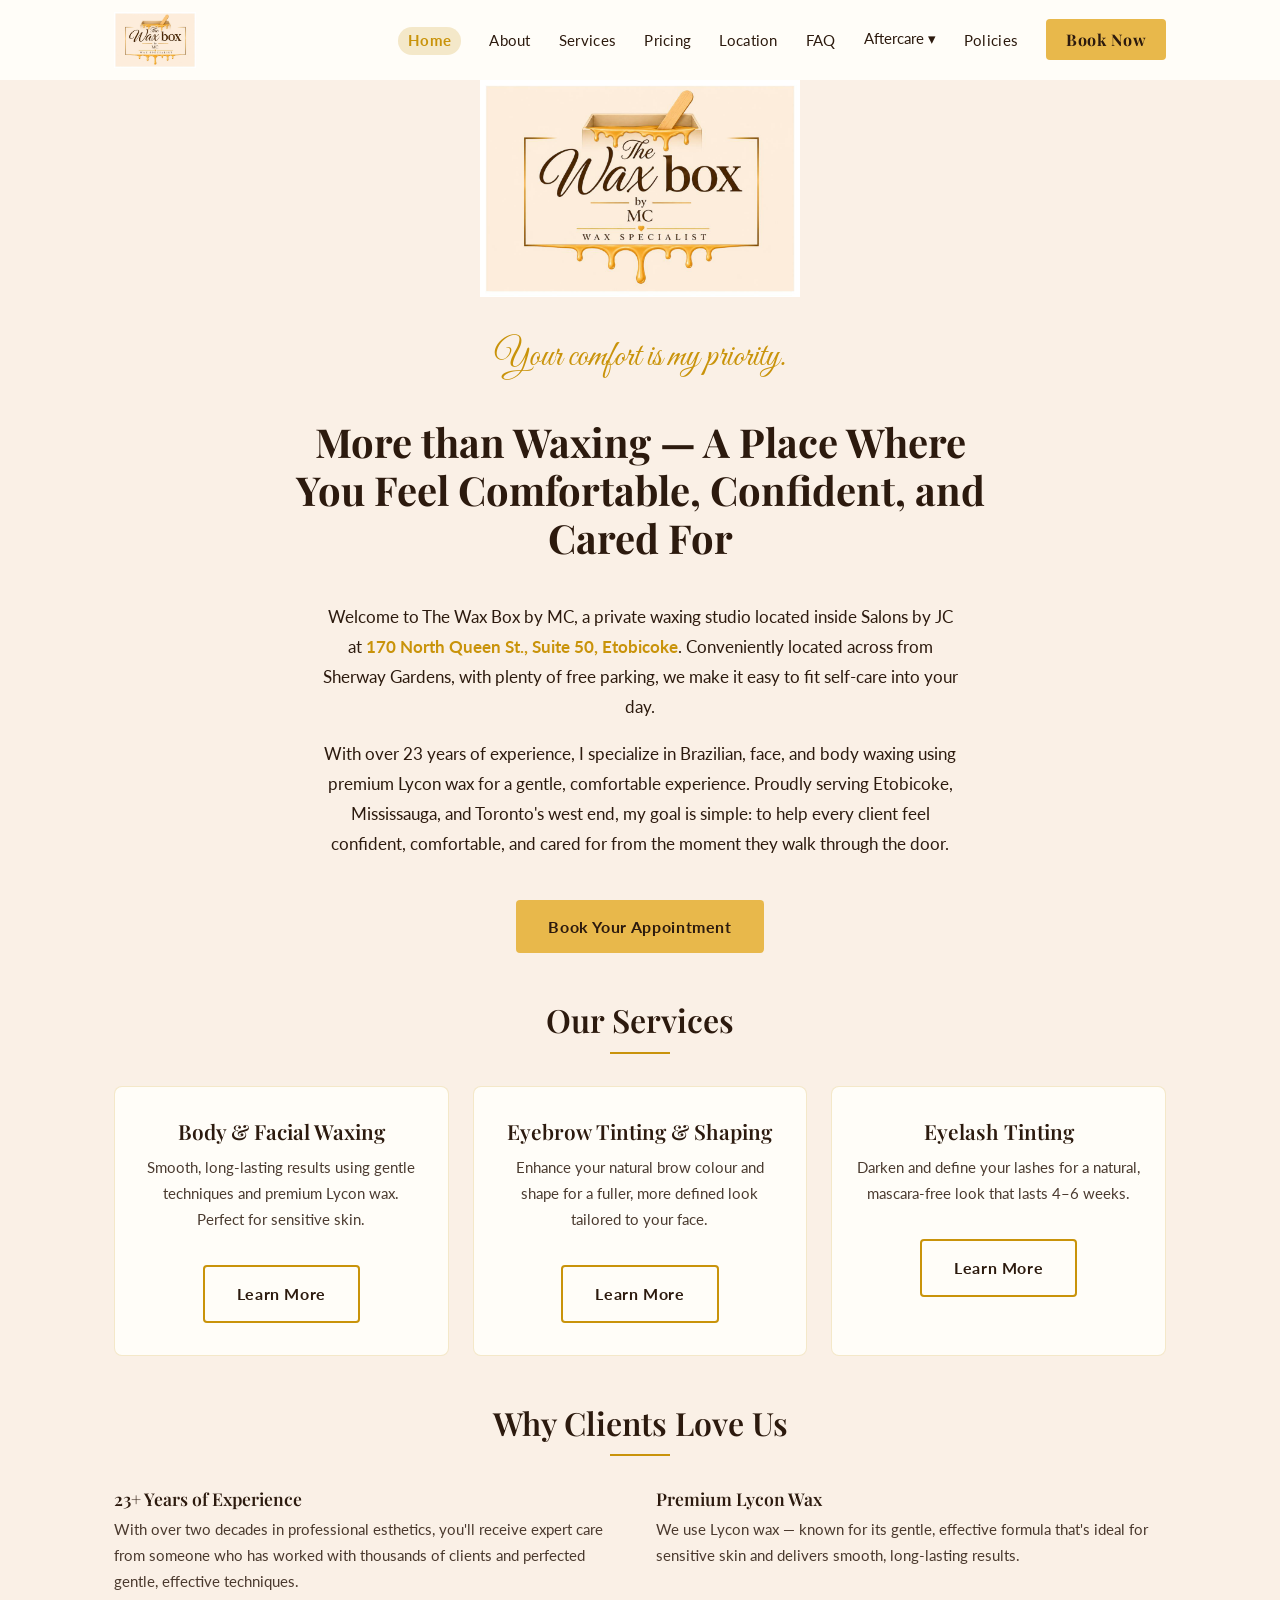
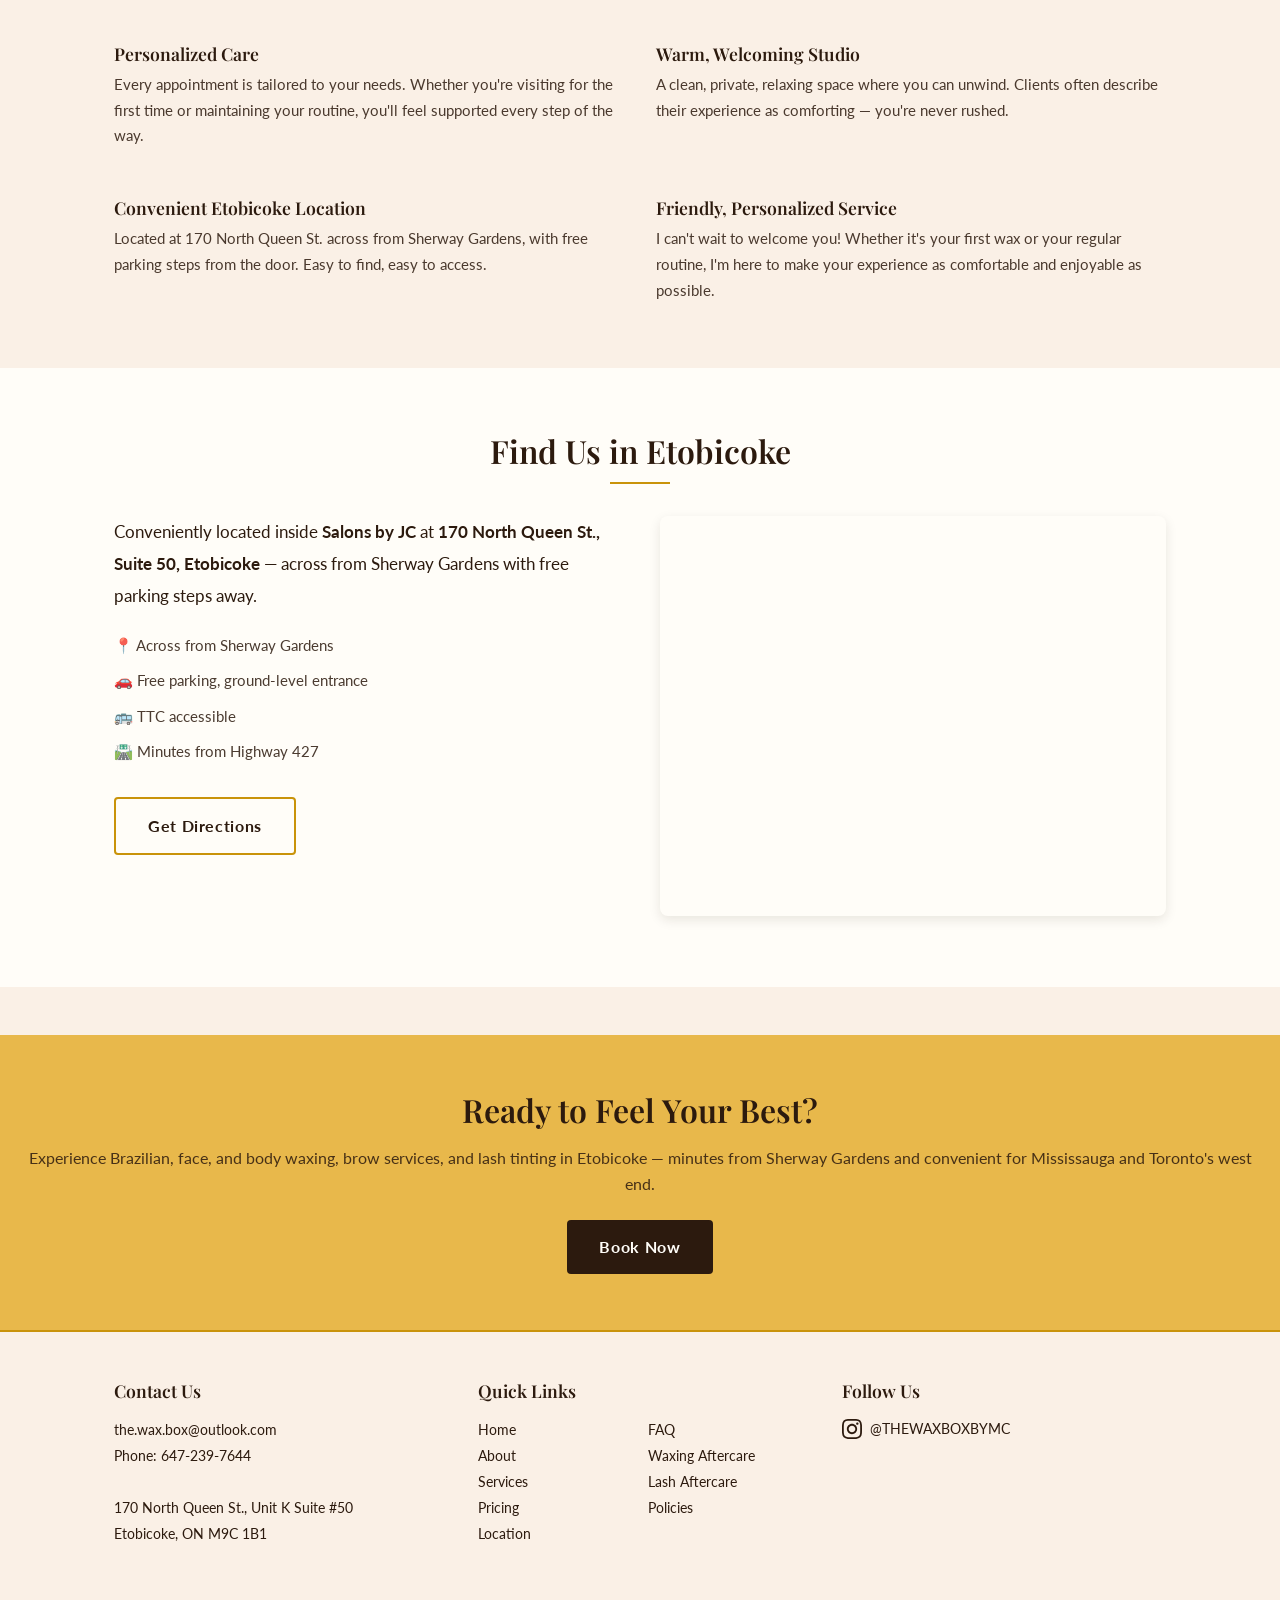
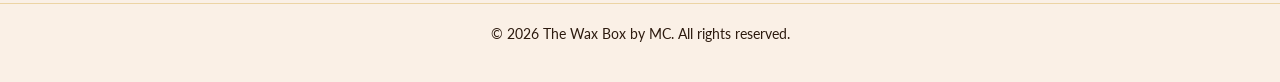
==== index.html @ 949d09e1 "Add diagrams to aftercare and policies pages, add location map to homepage Co-Authored-By: Claude So" ====
<!DOCTYPE html>
<html lang="en">
<head>
    <meta charset="UTF-8">
    <link rel="icon" type="image/x-icon" href="favicon.ico">
    <link rel="apple-touch-icon" href="apple-touch-icon.png">
    <meta name="viewport" content="width=device-width, initial-scale=1.0">
    <title>Brazilian Waxing in Etobicoke &amp; Mississauga | The Wax Box by MC</title>
    <meta name="description" content="Brazilian, face and body waxing, brow services, and lash tinting in Etobicoke, Mississauga, and Toronto's west end. Located at 170 North Queen St. with free parking.">
    <link rel="preconnect" href="https://fonts.googleapis.com">
    <link rel="preconnect" href="https://fonts.gstatic.com" crossorigin>
    <link href="https://fonts.googleapis.com/css2?family=Great+Vibes&family=Lato:wght@300;400;700&family=Playfair+Display:ital,wght@0,400;0,600;0,700;1,400&display=swap" rel="stylesheet">
    <link rel="stylesheet" href="css/base.css">
    <link rel="stylesheet" href="css/layout.css">
    <link rel="stylesheet" href="css/components.css">
    <meta property="og:type" content="website">
    <meta property="og:url" content="https://vinnyab28.github.io/waxbox/index.html">
    <meta property="og:title" content="Brazilian Waxing in Etobicoke &amp; Mississauga | The Wax Box by MC">
    <meta property="og:description" content="Brazilian, face and body waxing, brow services, and lash tinting in Etobicoke, Mississauga, and Toronto's west end. Located at 170 North Queen St. with free parking.">
    <meta property="og:image" content="https://vinnyab28.github.io/waxbox/images/og-image.jpg">
    <meta property="og:image:width" content="1200">
    <meta property="og:image:height" content="630">
    <meta name="twitter:card" content="summary_large_image">
    <meta name="twitter:title" content="Brazilian Waxing in Etobicoke &amp; Mississauga | The Wax Box by MC">
    <meta name="twitter:description" content="Brazilian, face and body waxing, brow services, and lash tinting in Etobicoke, Mississauga, and Toronto's west end. Located at 170 North Queen St. with free parking.">
    <meta name="twitter:image" content="https://vinnyab28.github.io/waxbox/images/og-image.jpg">
</head>
<body>
    <div id="nav-placeholder"></div>

    <main>
        <!-- Hero Section -->
        <section class="hero">
            <img src="images/logo.png" alt="The Wax Box by MC — Wax Specialist" class="hero-logo">
            <p class="hero-tagline">Your comfort is my priority.</p>
            <h1 class="hero-heading">More than Waxing — A Place Where You Feel Comfortable, Confident, and Cared For</h1>
            <div class="hero-body">
                <p>Welcome to The Wax Box by MC, a private waxing studio located inside Salons by JC at <a href="location.html" style="color:var(--gold);font-weight:700;">170 North Queen St., Suite 50, Etobicoke</a>. Conveniently located across from Sherway Gardens, with plenty of free parking, we make it easy to fit self-care into your day.</p>
                <p>With over 23 years of experience, I specialize in Brazilian, face, and body waxing using premium Lycon wax for a gentle, comfortable experience. Proudly serving Etobicoke, Mississauga, and Toronto's west end, my goal is simple: to help every client feel confident, comfortable, and cared for from the moment they walk through the door.</p>
            </div>
            <a href="https://www.fresha.com/book-now/the-wax-box-by-mc-ud9oh5oh/all-offer?share=true&pId=2995913" class="btn-primary" target="_blank" rel="noopener noreferrer">Book Your Appointment</a>
        </section>

        <!-- Services Snapshot -->
        <section>
            <div class="page-wrapper">
                <h2 class="section-title">Our Services</h2>
                <span class="gold-divider"></span>
                <div class="cards-grid">
                    <div class="card">
                        <h3 class="card-title">Body &amp; Facial Waxing</h3>
                        <p class="card-body">Smooth, long-lasting results using gentle techniques and premium Lycon wax. Perfect for sensitive skin.</p>
                        <a href="services.html" class="btn-secondary" style="margin-top:16px;display:inline-block">Learn More</a>
                    </div>
                    <div class="card">
                        <h3 class="card-title">Eyebrow Tinting &amp; Shaping</h3>
                        <p class="card-body">Enhance your natural brow colour and shape for a fuller, more defined look tailored to your face.</p>
                        <a href="services.html" class="btn-secondary" style="margin-top:16px;display:inline-block">Learn More</a>
                    </div>
                    <div class="card">
                        <h3 class="card-title">Eyelash Tinting</h3>
                        <p class="card-body">Darken and define your lashes for a natural, mascara-free look that lasts 4–6 weeks.</p>
                        <a href="services.html" class="btn-secondary" style="margin-top:16px;display:inline-block">Learn More</a>
                    </div>
                </div>
            </div>
        </section>

        <!-- Why Choose Us -->
        <section>
            <div class="page-wrapper">
                <h2 class="section-title">Why Clients Love Us</h2>
                <span class="gold-divider"></span>
                <div class="features-grid">
                    <div class="feature-item">
                        <h3>23+ Years of Experience</h3>
                        <p>With over two decades in professional esthetics, you'll receive expert care from someone who has worked with thousands of clients and perfected gentle, effective techniques.</p>
                    </div>
                    <div class="feature-item">
                        <h3>Premium Lycon Wax</h3>
                        <p>We use Lycon wax — known for its gentle, effective formula that's ideal for sensitive skin and delivers smooth, long-lasting results.</p>
                    </div>
                    <div class="feature-item">
                        <h3>Personalized Care</h3>
                        <p>Every appointment is tailored to your needs. Whether you're visiting for the first time or maintaining your routine, you'll feel supported every step of the way.</p>
                    </div>
                    <div class="feature-item">
                        <h3>Warm, Welcoming Studio</h3>
                        <p>A clean, private, relaxing space where you can unwind. Clients often describe their experience as comforting — you're never rushed.</p>
                    </div>
                    <div class="feature-item">
                        <h3>Convenient Etobicoke Location</h3>
                        <p>Located at 170 North Queen St. across from Sherway Gardens, with free parking steps from the door. Easy to find, easy to access.</p>
                    </div>
                    <div class="feature-item">
                        <h3>Friendly, Personalized Service</h3>
                        <p>I can't wait to welcome you! Whether it's your first wax or your regular routine, I'm here to make your experience as comfortable and enjoyable as possible.</p>
                    </div>
                </div>
            </div>
        </section>

        <!-- Find Us -->
        <section class="bg-warm-white">
            <div class="page-wrapper">
                <h2 class="section-title">Find Us in Etobicoke</h2>
                <span class="gold-divider"></span>
                <div class="location-grid">
                    <div>
                        <p class="body-text" style="margin-bottom: 20px;">
                            Conveniently located inside <strong>Salons by JC</strong> at <strong>170 North Queen St., Suite 50, Etobicoke</strong> — across from Sherway Gardens with free parking steps away.
                        </p>
                        <p class="body-text-small" style="margin-bottom: 8px;">📍 Across from Sherway Gardens</p>
                        <p class="body-text-small" style="margin-bottom: 8px;">🚗 Free parking, ground-level entrance</p>
                        <p class="body-text-small" style="margin-bottom: 8px;">🚌 TTC accessible</p>
                        <p class="body-text-small" style="margin-bottom: 32px;">🛣️ Minutes from Highway 427</p>
                        <a href="location.html" class="btn-secondary">Get Directions</a>
                    </div>
                    <div>
                        <iframe
                            class="map-embed"
                            src="https://www.google.com/maps/embed?pb=!1m18!1m12!1m3!1d2886.9!2d-79.5558!3d43.6448!2m3!1f0!2f0!3f0!3m2!1i1024!2i768!4f13.1!3m3!1m2!1s0x882b3704df67c30f%3A0x5b6b4e7b2cf70b17!2s170%20North%20Queen%20St%2C%20Etobicoke%2C%20ON%20M9C%201B1!5e0!3m2!1sen!2sca!4v1234567890"
                            allowfullscreen=""
                            loading="lazy"
                            referrerpolicy="no-referrer-when-downgrade"
                            title="The Wax Box by MC location — 170 North Queen St., Etobicoke">
                        </iframe>
                    </div>
                </div>
            </div>
        </section>

        <!-- CTA Banner -->
        <section class="cta-banner">
            <h2>Ready to Feel Your Best?</h2>
            <p>Experience Brazilian, face, and body waxing, brow services, and lash tinting in Etobicoke — minutes from Sherway Gardens and convenient for Mississauga and Toronto's west end.</p>
            <a href="https://www.fresha.com/book-now/the-wax-box-by-mc-ud9oh5oh/all-offer?share=true&pId=2995913" class="btn-primary" target="_blank" rel="noopener noreferrer">Book Now</a>
        </section>
    </main>

    <div id="footer-placeholder"></div>

    <script src="js/components.js"></script>
    <script src="js/main.js"></script>
</body>
</html>
---- css/base.css ----
/* ============================================
   The Wax Box by MC — Base Styles
   Reset, CSS Custom Properties, Typography
   ============================================ */

/* ---- CSS Reset ---- */
*, *::before, *::after {
    box-sizing: border-box;
}

* {
    margin: 0;
    padding: 0;
}

html {
    -webkit-font-smoothing: antialiased;
    -moz-osx-font-smoothing: grayscale;
}

body {
    line-height: 1.6;
}

img, picture, video, canvas, svg {
    display: block;
    max-width: 100%;
    height: auto;
}

input, button, textarea, select {
    font: inherit;
}

p, h1, h2, h3, h4, h5, h6 {
    overflow-wrap: break-word;
}

/* ---- CSS Custom Properties (Design Tokens) ---- */
:root {
    /* Color Palette */
    --cream: #FAF0E6;
    --gold: #C9930A;
    --gold-light: #E8B84B;
    --chocolate: #2C1A0E;
    --rose-blush: #F2C4C4;
    --warm-white: #FFFDF8;

    /* Transparent Color Variants */
    --gold-10: rgba(201, 147, 10, 0.1);
    --gold-15: rgba(201, 147, 10, 0.15);
    --gold-20: rgba(201, 147, 10, 0.2);
    --gold-25: rgba(201, 147, 10, 0.25);
    --gold-30: rgba(201, 147, 10, 0.3);
    --chocolate-10: rgba(44, 26, 14, 0.1);
    --black-10: rgba(0, 0, 0, 0.1);

    --chocolate-12: rgba(44, 26, 14, 0.12);
    
    /* Typography */
    --font-display: 'Playfair Display', serif;
    --font-script: 'Great Vibes', cursive;
    --font-body: 'Lato', sans-serif;
    
    /* Layout */
    --max-width: 1100px;
    --nav-height: 80px;
}

/* ---- Base Typography ---- */
html {
    font-size: 16px;
}

body {
    font-family: var(--font-body);
    color: var(--chocolate);
    background-color: var(--cream);
    line-height: 1.6;
}

h1, h2, h3 {
    font-family: var(--font-display);
    font-weight: 600;
    line-height: 1.2;
    margin-bottom: 1rem;
}

h1 {
    font-size: 2.5rem;
}

h2 {
    font-size: 2rem;
}

h3 {
    font-size: 1.5rem;
}

p {
    margin-bottom: 1rem;
}

/* ---- Links ---- */
a {
    color: var(--chocolate);
    text-decoration: none;
    transition: color 0.3s ease;
}

a:hover {
    color: var(--gold);
}

/* ---- Images ---- */
img {
    max-width: 100%;
    height: auto;
}

/* ---- Focus Styles (Keyboard Navigation) ---- */
a:focus,
button:focus,
input:focus,
textarea:focus,
select:focus {
    outline: 2px solid var(--gold);
    outline-offset: 2px;
}

a:focus:not(:focus-visible) {
    outline: none;
}

a:focus-visible,
button:focus-visible {
    outline: 2px solid var(--gold);
    outline-offset: 2px;
}
---- css/layout.css ----
/* ============================================
   The Wax Box by MC — Layout Styles
   Navigation, Footer, Page Structure
   ============================================ */

/* ---- Body Spacing for Fixed Nav ---- */
body {
    padding-top: var(--nav-height);
}

/* ---- Navigation ---- */
nav {
    position: fixed;
    top: 0;
    left: 0;
    right: 0;
    width: 100%;
    height: var(--nav-height);
    background: var(--warm-white);
    z-index: 1000;
    transition: box-shadow 0.3s ease;
}

nav.scrolled {
    box-shadow: 0 2px 8px var(--chocolate-12);
}

.nav-container {
    max-width: var(--max-width);
    margin: 0 auto;
    height: 100%;
    display: flex;
    flex-direction: row;
    justify-content: space-between;
    align-items: center;
    padding: 0 24px;
}

.logo {
    height: 56px;
    object-fit: contain;
}

.nav-links {
    display: flex;
    flex-direction: row;
    list-style: none;
    gap: 28px;
    align-items: center;
}

.nav-links a {
    text-decoration: none;
    color: var(--chocolate);
    font-family: var(--font-body);
    font-size: 0.95rem;
    font-weight: 400;
    letter-spacing: 0.02em;
    padding-bottom: 2px;
    border-bottom: 2px solid transparent;
    transition: border-color 0.2s ease;
}

.nav-links a:hover {
    border-bottom-color: var(--gold);
    color: var(--gold);
}

.nav-links a.active {
    border-bottom-color: transparent;
    background: var(--gold-20);
    color: var(--gold);
    font-weight: 700;
    padding: 4px 10px;
    border-radius: 20px;
}

.nav-links .btn-book-now {
    background: var(--gold-light);
    color: var(--chocolate);
    padding: 10px 20px;
    border-bottom: none;
    border-radius: 4px;
    font-family: var(--font-display);
    font-weight: 700;
    font-size: 1rem;
    letter-spacing: 0.03em;
    line-height: 1;
    text-decoration: none;
    transition: background 0.2s ease;
}

.nav-links .btn-book-now:hover {
    background: var(--gold);
    color: var(--chocolate);
    border-bottom-color: transparent;
}

/* ---- Dropdown (Aftercare) ---- */
.dropdown {
    position: relative;
}

.dropdown-toggle {
    background: none;
    border: none;
    outline: none;
    cursor: pointer;
    font-family: var(--font-body);
    font-size: 0.95rem;
    color: var(--chocolate);
    display: flex;
    align-items: center;
    gap: 4px;
    padding-bottom: 2px;
    border-bottom: 2px solid transparent;
    transition: color 0.2s ease, border-color 0.2s ease;
}

.dropdown-toggle:hover {
    border-bottom-color: var(--gold);
    color: var(--gold);
}

.dropdown-toggle:focus-visible {
    outline: 2px solid var(--gold);
    outline-offset: 2px;
}

.dropdown-menu {
    position: absolute;
    top: 100%;
    left: 0;
    background: var(--warm-white);
    box-shadow: 0 4px 12px var(--chocolate-10);
    border-radius: 4px;
    min-width: 180px;
    list-style: none;
    padding: 8px 0;
    display: none;
    z-index: 100;
}

.dropdown-menu li a {
    display: block;
    padding: 10px 16px;
    color: var(--chocolate);
    text-decoration: none;
    font-size: 0.9rem;
    border-bottom: none !important;
}

.dropdown-menu li a:hover {
    background: var(--cream);
}

@media (min-width: 768px) {
    .dropdown:hover .dropdown-menu {
        display: block;
    }
}

.dropdown-open .dropdown-menu {
    display: block;
}

/* ---- Hamburger (Mobile) ---- */
.hamburger {
    display: none;
    flex-direction: column;
    gap: 5px;
    background: none;
    border: none;
    cursor: pointer;
    padding: 4px;
}

.hamburger span {
    display: block;
    width: 24px;
    height: 2px;
    background: var(--chocolate);
    transition: all 0.3s ease;
}

@media (max-width: 767px) {
    .hamburger {
        display: flex;
    }

    .nav-links {
        display: none;
        flex-direction: column;
        position: absolute;
        top: var(--nav-height);
        left: 0;
        right: 0;
        background: var(--warm-white);
        padding: 16px 24px;
        gap: 16px;
        box-shadow: 0 4px 12px var(--chocolate-10);
    }

    .nav-open .nav-links {
        display: flex;
    }

    .nav-links a {
        padding: 8px 0;
    }
}

/* ---- Footer ---- */
.site-footer {
    background: var(--cream);
    border-top: 2px solid var(--gold);
    padding: 48px 0 0;
}

.footer-container {
    max-width: var(--max-width);
    margin: 0 auto;
    padding: 0 24px;
    display: grid;
    grid-template-columns: repeat(3, 1fr);
    gap: 40px;
}

.footer-col h3 {
    font-family: var(--font-display);
    font-size: 1.1rem;
    color: var(--chocolate);
    margin-bottom: 16px;
}

.footer-col p,
.footer-col ul {
    font-size: 0.9rem;
    color: var(--chocolate);
    line-height: 1.8;
}

.footer-col ul {
    list-style: none;
    padding: 0;
}

.footer-col a {
    color: var(--chocolate);
    text-decoration: none;
}

.footer-col a:hover {
    color: var(--gold);
}


.footer-links-grid {
    display: grid;
    grid-template-columns: 1fr 1fr;
    gap: 0 16px;
}

.footer-links-grid ul {
    list-style: none;
    padding: 0;
}

.footer-instagram-link {
    display: inline-flex;
    align-items: center;
    gap: 8px;
    color: var(--chocolate);
    text-decoration: none;
    font-size: 0.9rem;
    transition: color 0.2s ease;
}

.footer-instagram-link:hover {
    color: var(--gold);
}

.footer-bottom {
    text-align: center;
    padding: 20px 24px;
    margin-top: 40px;
    border-top: 1px solid var(--gold-30);
    font-size: 0.85rem;
    color: var(--chocolate);
}

@media (max-width: 767px) {
    .footer-container {
        grid-template-columns: 1fr;
        gap: 32px;
    }
}

/* ---- Main Layout ---- */
main {
    display: flex;
    flex-direction: column;
    gap: 48px;
}

main > * {
    width: 100%;
}


/* ---- Page Wrapper ---- */
.page-wrapper {
    width: 100%;
    max-width: var(--max-width);
    margin: 0 auto;
    padding: 0 24px;
}

section.bg-warm-white {
    padding: 64px 0;
}

.section-title {
    font-family: var(--font-display);
    font-size: 2rem;
    color: var(--chocolate);
    margin-bottom: 8px;
    text-align: center;
}

.section-subtitle {
    font-family: var(--font-body);
    font-size: 1rem;
    color: var(--chocolate);
    opacity: 0.7;
    text-align: center;
    margin-bottom: 40px;
}

.gold-divider {
    display: block;
    width: 60px;
    height: 2px;
    background: var(--gold);
    margin: 12px auto 32px;
}
---- css/components.css ----
/* ============================================
   The Wax Box by MC — Component Styles
   Buttons, Cards, Hero, CTAs, Forms
   ============================================ */

/* ---- Buttons ---- */
.btn-primary {
    display: inline-block;
    background: var(--gold-light);
    color: var(--chocolate);
    padding: 14px 32px;
    border-radius: 4px;
    font-family: var(--font-body);
    font-weight: 700;
    font-size: 1rem;
    text-decoration: none;
    border: none;
    cursor: pointer;
    transition: background 0.2s ease;
    letter-spacing: 0.04em;
}

.btn-primary:hover {
    background: var(--gold);
    color: var(--chocolate);
}

.btn-secondary {
    display: inline-block;
    background: var(--warm-white);
    border: 2px solid var(--gold);
    color: var(--chocolate);
    padding: 14px 32px;
    border-radius: 4px;
    font-family: var(--font-body);
    font-weight: 700;
    font-size: 1rem;
    text-decoration: none;
    cursor: pointer;
    transition: background 0.2s ease;
    letter-spacing: 0.04em;
}

.btn-secondary:hover {
    background: var(--cream);
}

/* ---- Hero Section ---- */
.hero {
    padding: 0 24px;
    text-align: center;
    background: var(--cream);
    display: flex;
    flex-direction: column;
    align-items: center;
    gap: 24px;
}

.hero-logo {
    max-width: 320px;
    margin-bottom: 8px;
}

.hero-tagline {
    font-family: var(--font-script);
    font-size: 2.2rem;
    color: var(--gold);
    margin-bottom: 8px;
}

.hero-heading {
    font-family: var(--font-display);
    font-size: 2.5rem;
    color: var(--chocolate);
    font-weight: 700;
    line-height: 1.2;
    max-width: 700px;
}

.hero-body {
    font-family: var(--font-body);
    font-size: 1.05rem;
    color: var(--chocolate);
    line-height: 1.8;
    max-width: 640px;
}

.hero-list {
    list-style: none;
    padding: 0;
    text-align: left;
    display: inline-block;
}

.hero-list li {
    padding: 6px 0;
    padding-left: 24px;
    position: relative;
}

.hero-list li::before {
    content: '♥';
    color: var(--gold);
    position: absolute;
    left: 0;
}

/* ---- Service Cards ---- */
.cards-grid {
    display: grid;
    grid-template-columns: repeat(3, 1fr);
    gap: 24px;
}

@media (max-width: 767px) {
    .cards-grid {
        grid-template-columns: 1fr;
    }
}

.card {
    background: var(--warm-white);
    border-radius: 8px;
    padding: 32px 24px;
    text-align: center;
    border: 1px solid var(--gold-20);
    transition: box-shadow 0.2s ease;
}

.card:hover {
    box-shadow: 0 4px 16px var(--chocolate-10);
}

.card-title {
    font-family: var(--font-display);
    font-size: 1.3rem;
    color: var(--chocolate);
    margin-bottom: 12px;
}

.card-body {
    font-family: var(--font-body);
    font-size: 0.95rem;
    color: var(--chocolate);
    line-height: 1.7;
    opacity: 0.85;
}

/* ---- CTA Banner ---- */
.cta-banner {
    background: var(--gold-light);
    padding: 56px 24px;
    text-align: center;
}

.cta-banner .btn-primary {
    background: var(--chocolate);
    color: var(--warm-white);
}

.cta-banner .btn-primary:hover {
    background: #1a0e07;
    color: var(--warm-white);
}

.cta-banner h2 {
    font-family: var(--font-display);
    font-size: 2rem;
    color: var(--chocolate);
    margin-bottom: 16px;
}

.cta-banner p {
    font-family: var(--font-body);
    color: var(--chocolate);
    margin-bottom: 24px;
    opacity: 0.85;
}

/* ---- Why Choose Us / Feature List ---- */
.features-grid {
    display: grid;
    grid-template-columns: repeat(2, 1fr);
    gap: 32px;
}

@media (max-width: 767px) {
    .features-grid {
        grid-template-columns: 1fr;
    }
}

.feature-item h3 {
    font-family: var(--font-display);
    font-size: 1.1rem;
    color: var(--chocolate);
    margin-bottom: 8px;
}

.feature-item p {
    font-family: var(--font-body);
    font-size: 0.95rem;
    line-height: 1.7;
    color: var(--chocolate);
    opacity: 0.85;
}

/* ---- Services List (Services Page) ---- */
.service-category {
    margin-bottom: 48px;
}

.service-category h2 {
    font-family: var(--font-display);
    font-size: 1.6rem;
    color: var(--chocolate);
    border-bottom: 2px solid var(--gold-light);
    padding-bottom: 8px;
    margin-bottom: 20px;
}

.service-list {
    list-style: none;
    padding: 0;
    display: grid;
    grid-template-columns: repeat(2, 1fr);
    gap: 8px 24px;
}

@media (max-width: 767px) {
    .service-list {
        grid-template-columns: 1fr;
    }
}

.service-list li {
    font-family: var(--font-body);
    font-size: 1rem;
    color: var(--chocolate);
    padding: 8px 0;
    border-bottom: 1px solid var(--gold-15);
    display: flex;
    align-items: center;
    gap: 8px;
}

.service-list li::before {
    content: '—';
    color: var(--gold);
}

/* ---- FAQ Accordion ---- */
.faq-list {
    max-width: 780px;
    margin: 0 auto;
}

.faq-item {
    border-bottom: 1px solid var(--gold-25);
    overflow: hidden;
}

.faq-question {
    width: 100%;
    background: none;
    border: none;
    text-align: left;
    padding: 20px 0;
    font-family: var(--font-display);
    font-size: 1.05rem;
    font-weight: 700;
    color: var(--chocolate);
    cursor: pointer;
    display: flex;
    justify-content: space-between;
    align-items: center;
    gap: 16px;
    outline: none;
}

.faq-icon {
    font-size: 1.4rem;
    color: var(--gold);
    transition: transform 0.3s ease;
    flex-shrink: 0;
}

.faq-item.open .faq-icon {
    transform: rotate(45deg);
}

.faq-answer {
    max-height: 0;
    overflow: hidden;
    transition: max-height 0.35s ease;
}

.faq-answer p {
    padding: 0 0 20px;
    margin-bottom: 0;
    font-family: var(--font-body);
    font-size: 0.95rem;
    line-height: 1.8;
    color: var(--chocolate);
    opacity: 0.85;
}

/* ---- Policy Section (Policies Page) ---- */
.policy-section {
    max-width: 780px;
    margin: 0 auto;
}

.policy-section h2 {
    font-family: var(--font-display);
    font-size: 1.5rem;
    color: var(--chocolate);
    margin-bottom: 20px;
    display: flex;
    align-items: center;
    gap: 12px;
    border-bottom: 2px solid var(--gold-light);
    padding-bottom: 12px;
}

.policy-icon {
    color: var(--gold);
    font-weight: 700;
}

.policy-section ul {
    list-style: none;
    padding: 0;
}

.policy-section li {
    font-family: var(--font-body);
    font-size: 1rem;
    line-height: 1.9;
    color: var(--chocolate);
    margin-bottom: 10px;
    padding-left: 20px;
    position: relative;
}

.policy-section li::before {
    content: '·';
    color: var(--gold);
    font-size: 1.4rem;
    position: absolute;
    left: 0;
    top: -2px;
    font-weight: 700;
}

.policy-highlight {
    color: var(--gold);
    font-weight: 700;
}

.policy-acknowledgment {
    max-width: 640px;
    margin: 0 auto;
    background: var(--rose-blush);
    background: rgba(242, 196, 196, 0.25);
    border-left: 4px solid var(--rose-blush);
    border-radius: 0 6px 6px 0;
    padding: 20px 24px;
    font-family: var(--font-body);
    font-style: italic;
    font-size: 0.95rem;
    color: var(--chocolate);
    line-height: 1.8;
    text-align: center;
}

/* ---- Policy Aftercare Diagram ---- */
.aftercare-diagram {
    max-width: 760px;
    margin: 0 auto;
    text-align: center;
}

.aftercare-diagram img {
    display: block;
    width: 100%;
    max-width: 620px;
    height: auto;
    margin: 0 auto;
    border: 1px solid var(--gold-20);
    border-radius: 8px;
    box-shadow: 0 4px 16px var(--chocolate-10);
}

/* ---- Aftercare Sections ---- */
.aftercare-section {
    margin-bottom: 40px;
}

.aftercare-section h2 {
    font-family: var(--font-display);
    font-size: 1.4rem;
    color: var(--chocolate);
    margin-bottom: 16px;
    padding-bottom: 8px;
    border-bottom: 2px solid var(--gold-light);
}

.aftercare-section h3 {
    font-family: var(--font-display);
    font-size: 1.1rem;
    color: var(--chocolate);
    margin-bottom: 8px;
    margin-top: 20px;
}

.aftercare-section ul,
.aftercare-section ol {
    padding-left: 20px;
}

.aftercare-section li {
    font-family: var(--font-body);
    font-size: 0.95rem;
    line-height: 1.8;
    margin-bottom: 6px;
    color: var(--chocolate);
}

.aftercare-note {
    background: var(--warm-white);
    border-left: 4px solid var(--gold-light);
    padding: 16px 20px;
    border-radius: 0 4px 4px 0;
    margin-top: 16px;
    font-style: italic;
    font-family: var(--font-body);
    color: var(--chocolate);
    opacity: 0.9;
}

/* ---- Location Page ---- */
.location-grid {
    display: grid;
    grid-template-columns: 1fr 1fr;
    gap: 40px;
    align-items: start;
}

@media (max-width: 767px) {
    .location-grid {
        grid-template-columns: 1fr;
    }
}

.map-embed {
    width: 100%;
    height: 400px;
    border-radius: 8px;
    border: none;
    box-shadow: 0 4px 12px var(--chocolate-10);
}

.location-address {
    font-family: var(--font-body);
    font-size: 1.05rem;
    line-height: 1.8;
    color: var(--chocolate);
}

.landmark-list {
    list-style: none;
    padding: 0;
}

.landmark-list li {
    padding: 6px 0;
    font-family: var(--font-body);
    font-size: 0.95rem;
}

.landmark-list li::before {
    content: '📍';
    margin-right: 8px;
}

/* ---- Pricing Table ---- */
.pricing-table {
    width: 100%;
}

.pricing-row {
    display: flex;
    align-items: baseline;
    gap: 12px;
    padding: 14px 0;
    border-bottom: 1px solid var(--gold-15);
}

.pricing-row:last-child {
    border-bottom: none;
}

.pricing-name {
    font-family: var(--font-body);
    font-size: 1rem;
    color: var(--chocolate);
    flex: 1;
}

.pricing-duration {
    font-family: var(--font-body);
    font-size: 0.85rem;
    color: var(--chocolate);
    opacity: 0.5;
    white-space: nowrap;
}

.pricing-price {
    font-family: var(--font-display);
    font-size: 1rem;
    font-weight: 600;
    color: var(--gold);
    white-space: nowrap;
    min-width: 60px;
    text-align: right;
}

/* ---- Pricing Placeholder ---- */
.pricing-placeholder {
    text-align: center;
    padding: 80px 24px;
    background: var(--warm-white);
    border-radius: 8px;
    max-width: 600px;
    margin: 40px auto;
}

.pricing-placeholder h2 {
    font-family: var(--font-display);
    font-size: 2rem;
    color: var(--chocolate);
    margin-bottom: 16px;
}

.pricing-placeholder p {
    font-family: var(--font-body);
    font-size: 1rem;
    color: var(--chocolate);
    margin-bottom: 24px;
    opacity: 0.8;
}

/* ---- Page Hero (Non-Home Pages) ---- */
.page-hero {
    background: var(--cream);
    padding: 48px 24px;
    text-align: center;
    border-bottom: 2px solid var(--gold-20);
}

.page-hero h1 {
    font-family: var(--font-display);
    font-size: 2.2rem;
    color: var(--chocolate);
    margin-bottom: 12px;
}

.page-hero p {
    font-family: var(--font-body);
    font-size: 1rem;
    color: var(--chocolate);
    opacity: 0.8;
    max-width: 600px;
    margin: 0 auto;
}

/* ---- Communities List (Location Page) ---- */
.communities-grid {
    display: grid;
    grid-template-columns: repeat(3, 1fr);
    gap: 8px;
}

@media (max-width: 767px) {
    .communities-grid {
        grid-template-columns: repeat(2, 1fr);
    }
}

.communities-grid span {
    font-family: var(--font-body);
    font-size: 0.9rem;
    color: var(--chocolate);
    padding: 6px 12px;
    background: var(--warm-white);
    border-radius: 4px;
    border: 1px solid var(--gold-20);
    text-align: center;
}

/* ---- Utility Classes ---- */
.text-gold {
    color: var(--gold);
}

.text-bold {
    font-weight: 700;
}

.link-gold {
    color: var(--gold);
    font-weight: 700;
}

.mt-8 {
    margin-top: 8px;
}

.mt-16 {
    margin-top: 16px;
}

.mt-24 {
    margin-top: 24px;
}

.mt-32 {
    margin-top: 32px;
}

.mt-40 {
    margin-top: 40px;
}

.mb-20 {
    margin-bottom: 20px;
}

.ml-0 {
    margin-left: 0;
}

.text-left {
    text-align: left;
}

.text-center {
    text-align: center;
}

.max-width-780 {
    max-width: 780px;
    margin-left: auto;
    margin-right: auto;
}

.max-width-900 {
    max-width: 900px;
    margin-left: auto;
    margin-right: auto;
}

.max-width-480 {
    max-width: 480px;
}

.bg-warm-white {
    background: var(--warm-white);
}

.padding-64 {
    padding: 64px 24px;
}

.card-spacing {
    margin-top: 16px;
    display: inline-block;
}

.faq-list-style {
    padding-left: 20px;
    margin-top: 8px;
    line-height: 1.8;
}

.body-text {
    font-family: var(--font-body);
    font-size: 1.05rem;
    line-height: 1.9;
    color: var(--chocolate);
}

.body-text-normal {
    font-family: var(--font-body);
    font-size: 1rem;
    line-height: 1.9;
    color: var(--chocolate);
}

.body-text-small {
    font-family: var(--font-body);
    font-size: 0.95rem;
    line-height: 1.8;
    color: var(--chocolate);
    opacity: 0.85;
}

.italic-muted {
    font-family: var(--font-body);
    font-style: italic;
    color: var(--chocolate);
    opacity: 0.8;
}

.service-title {
    font-family: var(--font-display);
    font-size: 1.15rem;
    color: var(--chocolate);
    margin-bottom: 8px;
}

.location-heading {
    font-family: var(--font-display);
    font-size: 1.6rem;
    color: var(--chocolate);
    margin-bottom: 20px;
}

.location-subheading {
    font-family: var(--font-display);
    font-size: 1.2rem;
    color: var(--chocolate);
    margin: 32px 0 16px;
}
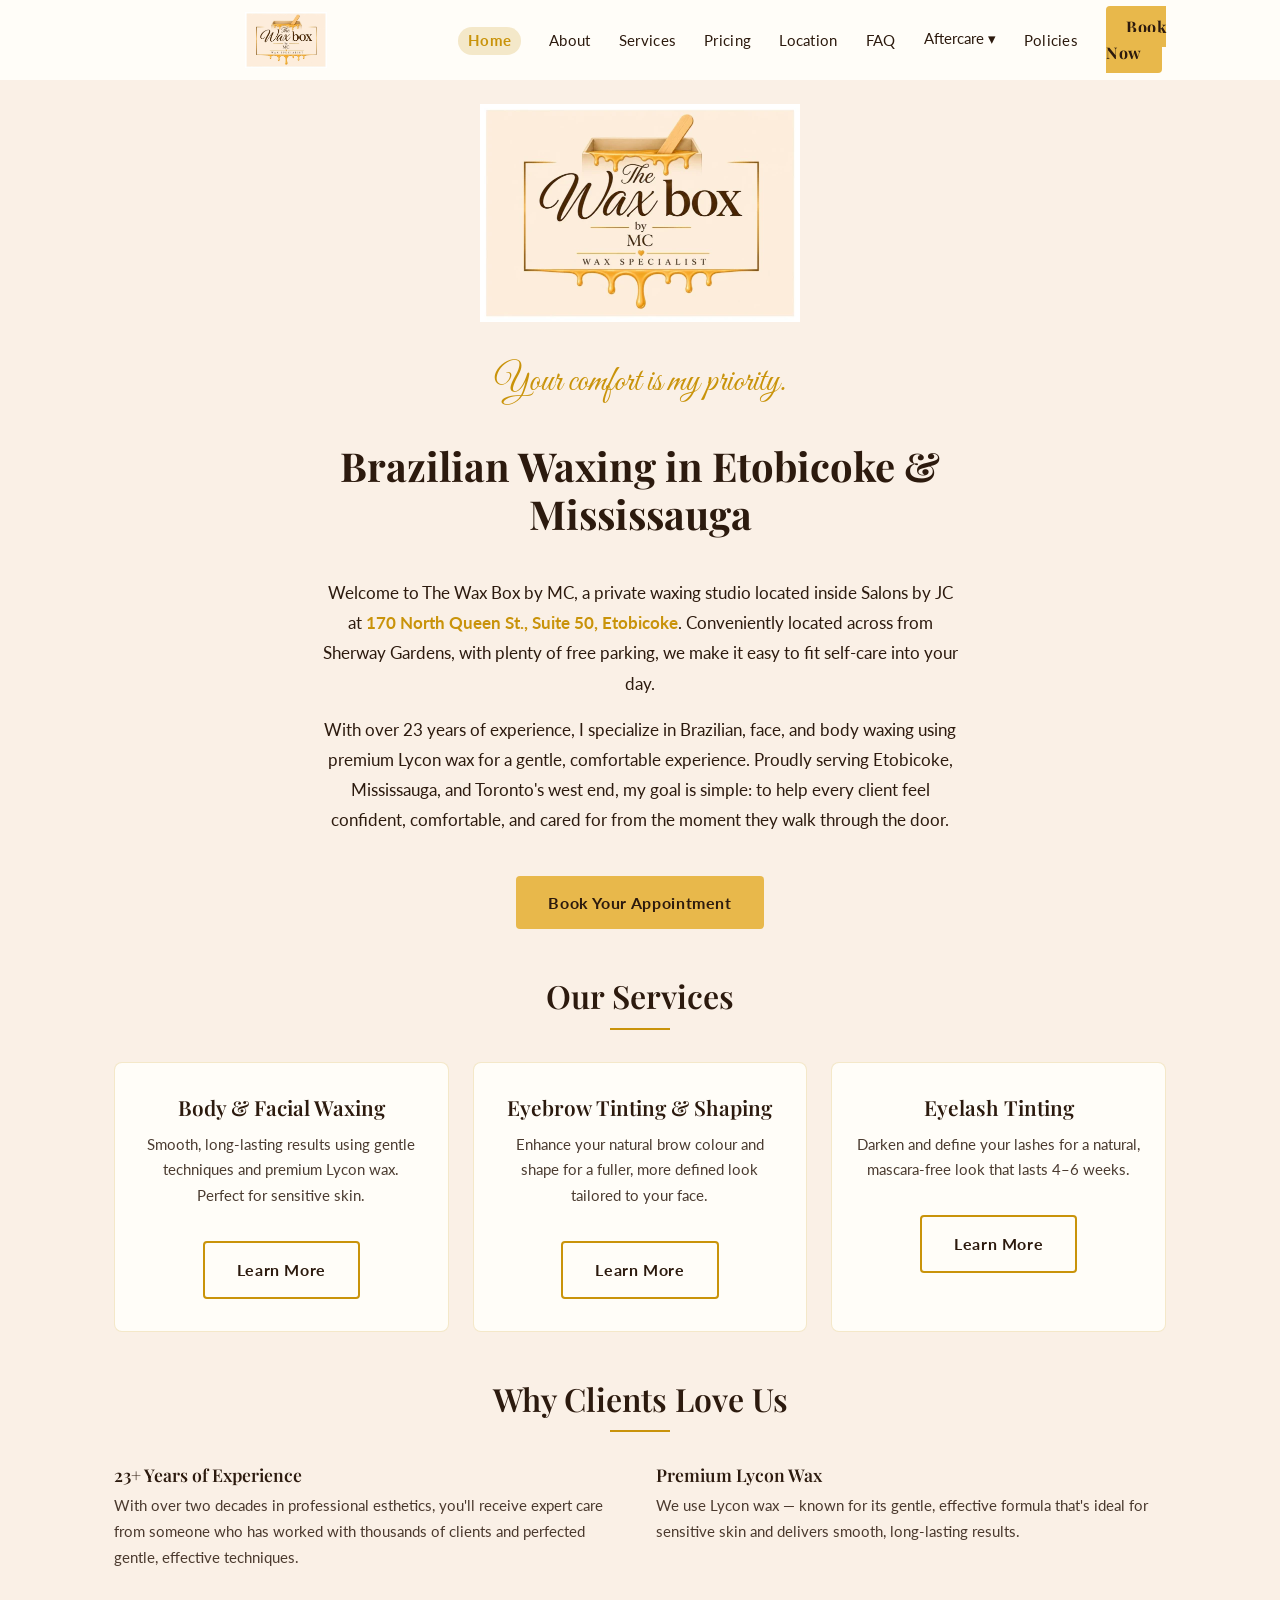
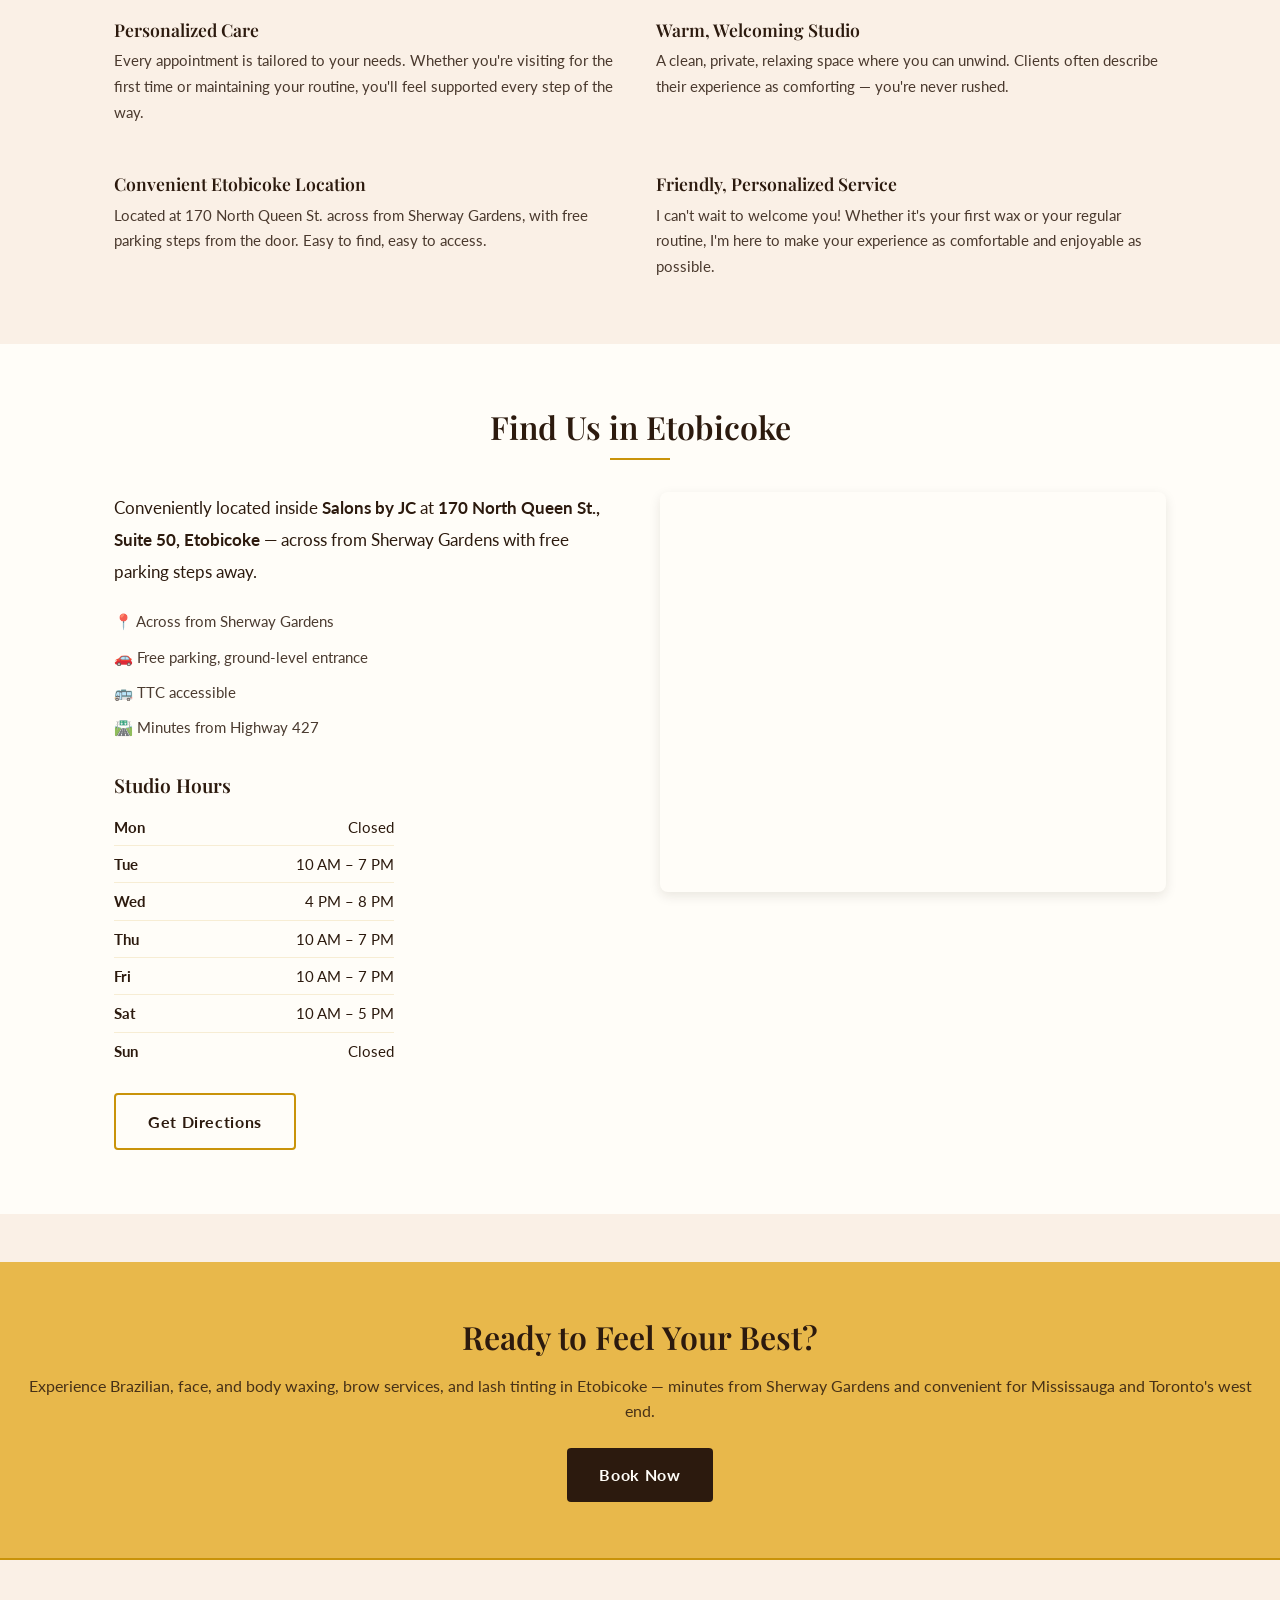
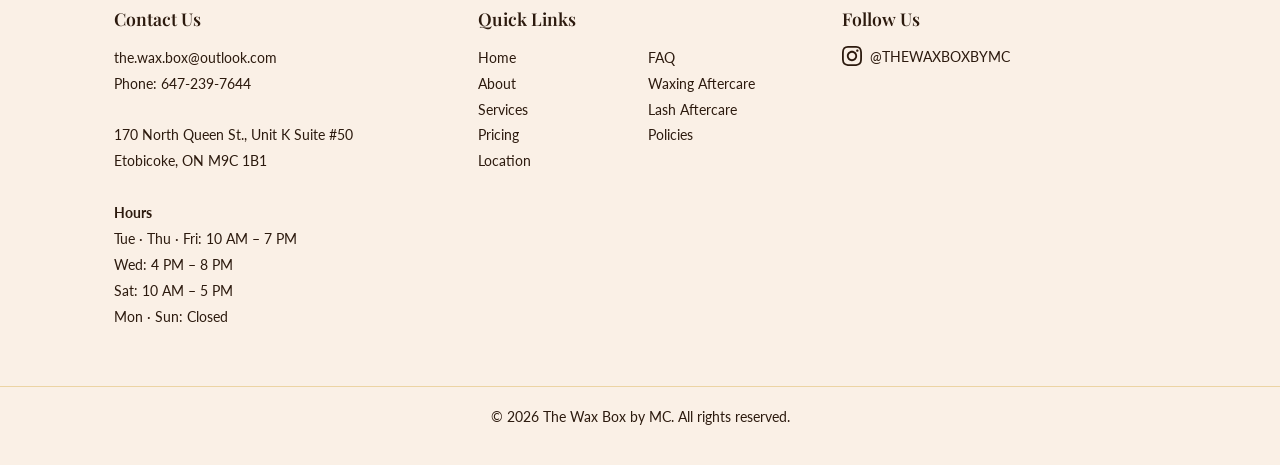
==== commit 6a70d2a0: "Improve SEO and Core Web Vitals: WebP images, schema consolidation, inline nav/footer, business hour" ====
--- a/index.html
+++ b/index.html
@@ -10,30 +10,129 @@
     <link rel="preconnect" href="https://fonts.googleapis.com">
     <link rel="preconnect" href="https://fonts.gstatic.com" crossorigin>
     <link href="https://fonts.googleapis.com/css2?family=Great+Vibes&family=Lato:wght@300;400;700&family=Playfair+Display:ital,wght@0,400;0,600;0,700;1,400&display=swap" rel="stylesheet">
+    <link rel="preload" as="image" href="images/logo.webp">
     <link rel="stylesheet" href="css/base.css">
     <link rel="stylesheet" href="css/layout.css">
     <link rel="stylesheet" href="css/components.css">
     <meta property="og:type" content="website">
-    <meta property="og:url" content="https://vinnyab28.github.io/waxbox/index.html">
+    <meta property="og:url" content="https://thewaxboxbymc.ca/">
     <meta property="og:title" content="Brazilian Waxing in Etobicoke &amp; Mississauga | The Wax Box by MC">
     <meta property="og:description" content="Brazilian, face and body waxing, brow services, and lash tinting in Etobicoke, Mississauga, and Toronto's west end. Located at 170 North Queen St. with free parking.">
-    <meta property="og:image" content="https://vinnyab28.github.io/waxbox/images/og-image.jpg">
+    <meta property="og:image" content="https://thewaxboxbymc.ca/images/og-image.jpg">
     <meta property="og:image:width" content="1200">
     <meta property="og:image:height" content="630">
     <meta name="twitter:card" content="summary_large_image">
     <meta name="twitter:title" content="Brazilian Waxing in Etobicoke &amp; Mississauga | The Wax Box by MC">
     <meta name="twitter:description" content="Brazilian, face and body waxing, brow services, and lash tinting in Etobicoke, Mississauga, and Toronto's west end. Located at 170 North Queen St. with free parking.">
-    <meta name="twitter:image" content="https://vinnyab28.github.io/waxbox/images/og-image.jpg">
+    <meta name="twitter:image" content="https://thewaxboxbymc.ca/images/og-image.jpg">
+    <link rel="canonical" href="https://thewaxboxbymc.ca/">
+    <script type="application/ld+json">
+{
+  "@context": "https://schema.org",
+  "@type": "BeautySalon",
+  "@id": "https://thewaxboxbymc.ca/#waxbox",
+  "name": "The Wax Box by MC",
+  "image": "https://thewaxboxbymc.ca/images/og-image.jpg",
+  "url": "https://thewaxboxbymc.ca",
+  "telephone": "+16472397644",
+  "priceRange": "$$",
+  "address": {
+    "@type": "PostalAddress",
+    "streetAddress": "170 North Queen St., Unit K Suite #50",
+    "addressLocality": "Etobicoke",
+    "addressRegion": "ON",
+    "postalCode": "M9C 1B1",
+    "addressCountry": "CA"
+  },
+  "geo": {
+    "@type": "GeoCoordinates",
+    "latitude": 43.6448,
+    "longitude": -79.5558
+  },
+  "openingHoursSpecification": [
+    {
+      "@type": "OpeningHoursSpecification",
+      "dayOfWeek": "Tuesday",
+      "opens": "10:00",
+      "closes": "19:00"
+    },
+    {
+      "@type": "OpeningHoursSpecification",
+      "dayOfWeek": "Wednesday",
+      "opens": "16:00",
+      "closes": "20:00"
+    },
+    {
+      "@type": "OpeningHoursSpecification",
+      "dayOfWeek": "Thursday",
+      "opens": "10:00",
+      "closes": "19:00"
+    },
+    {
+      "@type": "OpeningHoursSpecification",
+      "dayOfWeek": "Friday",
+      "opens": "10:00",
+      "closes": "19:00"
+    },
+    {
+      "@type": "OpeningHoursSpecification",
+      "dayOfWeek": "Saturday",
+      "opens": "10:00",
+      "closes": "17:00"
+    }
+  ],
+  "sameAs": [
+    "https://www.fresha.com/book-now/the-wax-box-by-mc-ud9oh5oh/all-offer",
+    "https://www.instagram.com/thewaxboxbymc"
+  ]
+}
+    </script>
 </head>
 <body>
-    <div id="nav-placeholder"></div>
+    <nav class="top-nav">
+      <div class="nav-container">
+        <a href="index.html" class="logo-link">
+          <picture>
+            <source srcset="images/logo.webp" type="image/webp">
+            <img src="images/logo.png" alt="The Wax Box by MC" class="logo" width="1066" height="724">
+          </picture>
+        </a>
+        <ul class="nav-links">
+          <li><a href="index.html">Home</a></li>
+          <li><a href="about.html">About</a></li>
+          <li><a href="services.html">Services</a></li>
+          <li><a href="pricing.html">Pricing</a></li>
+          <li><a href="location.html">Location</a></li>
+          <li><a href="faq.html">FAQ</a></li>
+          <li class="dropdown">
+            <button class="dropdown-toggle" aria-haspopup="true" aria-expanded="false">
+              Aftercare <span class="dropdown-arrow">▾</span>
+            </button>
+            <ul class="dropdown-menu">
+              <li><a href="aftercare-waxing.html">Waxing Aftercare</a></li>
+              <li><a href="aftercare-lash.html">Lash Aftercare</a></li>
+            </ul>
+          </li>
+          <li><a href="policies.html">Policies</a></li>
+          <li><a href="https://www.fresha.com/book-now/the-wax-box-by-mc-ud9oh5oh/all-offer?share=true&pId=2995913" class="btn-book-now" target="_blank" rel="noopener noreferrer">Book Now</a></li>
+        </ul>
+        <button class="hamburger" aria-label="Toggle menu" aria-expanded="false">
+          <span></span>
+          <span></span>
+          <span></span>
+        </button>
+      </div>
+    </nav>
 
     <main>
         <!-- Hero Section -->
         <section class="hero">
-            <img src="images/logo.png" alt="The Wax Box by MC — Wax Specialist" class="hero-logo">
+            <picture>
+                <source srcset="images/logo.webp" type="image/webp">
+                <img src="images/logo.png" alt="The Wax Box by MC — Wax Specialist" class="hero-logo" width="1066" height="724">
+            </picture>
             <p class="hero-tagline">Your comfort is my priority.</p>
-            <h1 class="hero-heading">More than Waxing — A Place Where You Feel Comfortable, Confident, and Cared For</h1>
+            <h1 class="hero-heading">Brazilian Waxing in Etobicoke &amp; Mississauga</h1>
             <div class="hero-body">
                 <p>Welcome to The Wax Box by MC, a private waxing studio located inside Salons by JC at <a href="location.html" style="color:var(--gold);font-weight:700;">170 North Queen St., Suite 50, Etobicoke</a>. Conveniently located across from Sherway Gardens, with plenty of free parking, we make it easy to fit self-care into your day.</p>
                 <p>With over 23 years of experience, I specialize in Brazilian, face, and body waxing using premium Lycon wax for a gentle, comfortable experience. Proudly serving Etobicoke, Mississauga, and Toronto's west end, my goal is simple: to help every client feel confident, comfortable, and cared for from the moment they walk through the door.</p>
@@ -114,6 +213,16 @@
                         <p class="body-text-small" style="margin-bottom: 8px;">🚗 Free parking, ground-level entrance</p>
                         <p class="body-text-small" style="margin-bottom: 8px;">🚌 TTC accessible</p>
                         <p class="body-text-small" style="margin-bottom: 32px;">🛣️ Minutes from Highway 427</p>
+                        <h3 style="font-family: var(--font-display); font-size: 1.2rem; color: var(--chocolate); margin: 0 0 12px;">Studio Hours</h3>
+                        <ul class="hours-list" style="margin-bottom: 24px;">
+                            <li><span>Mon</span> Closed</li>
+                            <li><span>Tue</span> 10 AM – 7 PM</li>
+                            <li><span>Wed</span> 4 PM – 8 PM</li>
+                            <li><span>Thu</span> 10 AM – 7 PM</li>
+                            <li><span>Fri</span> 10 AM – 7 PM</li>
+                            <li><span>Sat</span> 10 AM – 5 PM</li>
+                            <li><span>Sun</span> Closed</li>
+                        </ul>
                         <a href="location.html" class="btn-secondary">Get Directions</a>
                     </div>
                     <div>
@@ -138,9 +247,55 @@
         </section>
     </main>
 
-    <div id="footer-placeholder"></div>
-
-    <script src="js/components.js"></script>
+    <footer class="site-footer">
+      <div class="footer-container">
+        <div class="footer-col">
+          <h3>Contact Us</h3>
+          <p>
+            <a href="mailto:the.wax.box@outlook.com">the.wax.box@outlook.com</a><br>
+            Phone: <a href="tel:+16472397644">647-239-7644</a><br><br>
+            <a href="location.html">170 North Queen St., Unit K Suite #50<br>
+            Etobicoke, ON M9C 1B1</a><br><br>
+            <strong>Hours</strong><br>
+            Tue · Thu · Fri: 10 AM – 7 PM<br>
+            Wed: 4 PM – 8 PM<br>
+            Sat: 10 AM – 5 PM<br>
+            Mon · Sun: Closed
+          </p>
+        </div>
+        <div class="footer-col">
+          <h3>Quick Links</h3>
+          <div class="footer-links-grid">
+            <ul>
+              <li><a href="index.html">Home</a></li>
+              <li><a href="about.html">About</a></li>
+              <li><a href="services.html">Services</a></li>
+              <li><a href="pricing.html">Pricing</a></li>
+              <li><a href="location.html">Location</a></li>
+            </ul>
+            <ul>
+              <li><a href="faq.html">FAQ</a></li>
+              <li><a href="aftercare-waxing.html">Waxing Aftercare</a></li>
+              <li><a href="aftercare-lash.html">Lash Aftercare</a></li>
+              <li><a href="policies.html">Policies</a></li>
+            </ul>
+          </div>
+        </div>
+        <div class="footer-col">
+          <h3>Follow Us</h3>
+          <a href="https://www.instagram.com/thewaxboxbymc" target="_blank" rel="noopener noreferrer" class="footer-instagram-link">
+            <svg xmlns="http://www.w3.org/2000/svg" width="20" height="20" viewBox="0 0 24 24" fill="currentColor" aria-hidden="true">
+              <path d="M12 2.163c3.204 0 3.584.012 4.85.07 3.252.148 4.771 1.691 4.919 4.919.058 1.265.069 1.645.069 4.849 0 3.205-.012 3.584-.069 4.849-.149 3.225-1.664 4.771-4.919 4.919-1.266.058-1.644.07-4.85.07-3.204 0-3.584-.012-4.849-.07-3.26-.149-4.771-1.699-4.919-4.92-.058-1.265-.07-1.644-.07-4.849 0-3.204.013-3.583.07-4.849.149-3.227 1.664-4.771 4.919-4.919 1.266-.057 1.645-.069 4.849-.069zm0-2.163c-3.259 0-3.667.014-4.947.072-4.358.2-6.78 2.618-6.98 6.98-.059 1.281-.073 1.689-.073 4.948 0 3.259.014 3.668.072 4.948.2 4.358 2.618 6.78 6.98 6.98 1.281.058 1.689.072 4.948.072 3.259 0 3.668-.014 4.948-.072 4.354-.2 6.782-2.618 6.979-6.98.059-1.28.073-1.689.073-4.948 0-3.259-.014-3.667-.072-4.947-.196-4.354-2.617-6.78-6.979-6.98-1.281-.059-1.69-.073-4.949-.073zm0 5.838c-3.403 0-6.162 2.759-6.162 6.162s2.759 6.163 6.162 6.163 6.162-2.759 6.162-6.163c0-3.403-2.759-6.162-6.162-6.162zm0 10.162c-2.209 0-4-1.79-4-4 0-2.209 1.791-4 4-4s4 1.791 4 4c0 2.21-1.791 4-4 4zm6.406-11.845c-.796 0-1.441.645-1.441 1.44s.645 1.44 1.441 1.44c.795 0 1.439-.645 1.439-1.44s-.644-1.44-1.439-1.44z"/>
+            </svg>
+            <span>@THEWAXBOXBYMC</span>
+          </a>
+        </div>
+      </div>
+      <div class="footer-bottom">
+        <p>&copy; 2026 The Wax Box by MC. All rights reserved.</p>
+      </div>
+    </footer>
+
     <script src="js/main.js"></script>
 </body>
 </html>
--- a/css/components.css
+++ b/css/components.css
@@ -406,6 +406,23 @@
     border-bottom: 2px solid var(--gold-light);
 }
 
+.aftercare-section h3.bush-balm-product-title {
+    margin: 0 0 16px;
+}
+
+.bush-balm-logo {
+    display: block;
+    width: 190px;
+    max-width: 100%;
+    height: auto;
+}
+
+@media (max-width: 767px) {
+    .bush-balm-logo {
+        width: 180px;
+    }
+}
+
 .aftercare-section h3 {
     font-family: var(--font-display);
     font-size: 1.1rem;
@@ -733,3 +750,37 @@
     color: var(--chocolate);
     margin: 32px 0 16px;
 }
+
+/* ---- Studio Hours ---- */
+.hours-list {
+    list-style: none;
+    padding: 0;
+    max-width: 280px;
+}
+
+.hours-list li {
+    display: flex;
+    justify-content: space-between;
+    padding: 6px 0;
+    font-family: var(--font-body);
+    font-size: 0.95rem;
+    color: var(--chocolate);
+    border-bottom: 1px solid var(--gold-15);
+}
+
+.hours-list li:last-child {
+    border-bottom: none;
+}
+
+.hours-list li span {
+    font-weight: 700;
+    color: var(--chocolate);
+    min-width: 50px;
+}
+
+/* ---- Picture Element (WebP Fallback Support) ---- */
+.hero picture,
+.aftercare-diagram picture,
+.logo-link picture {
+    display: contents;
+}
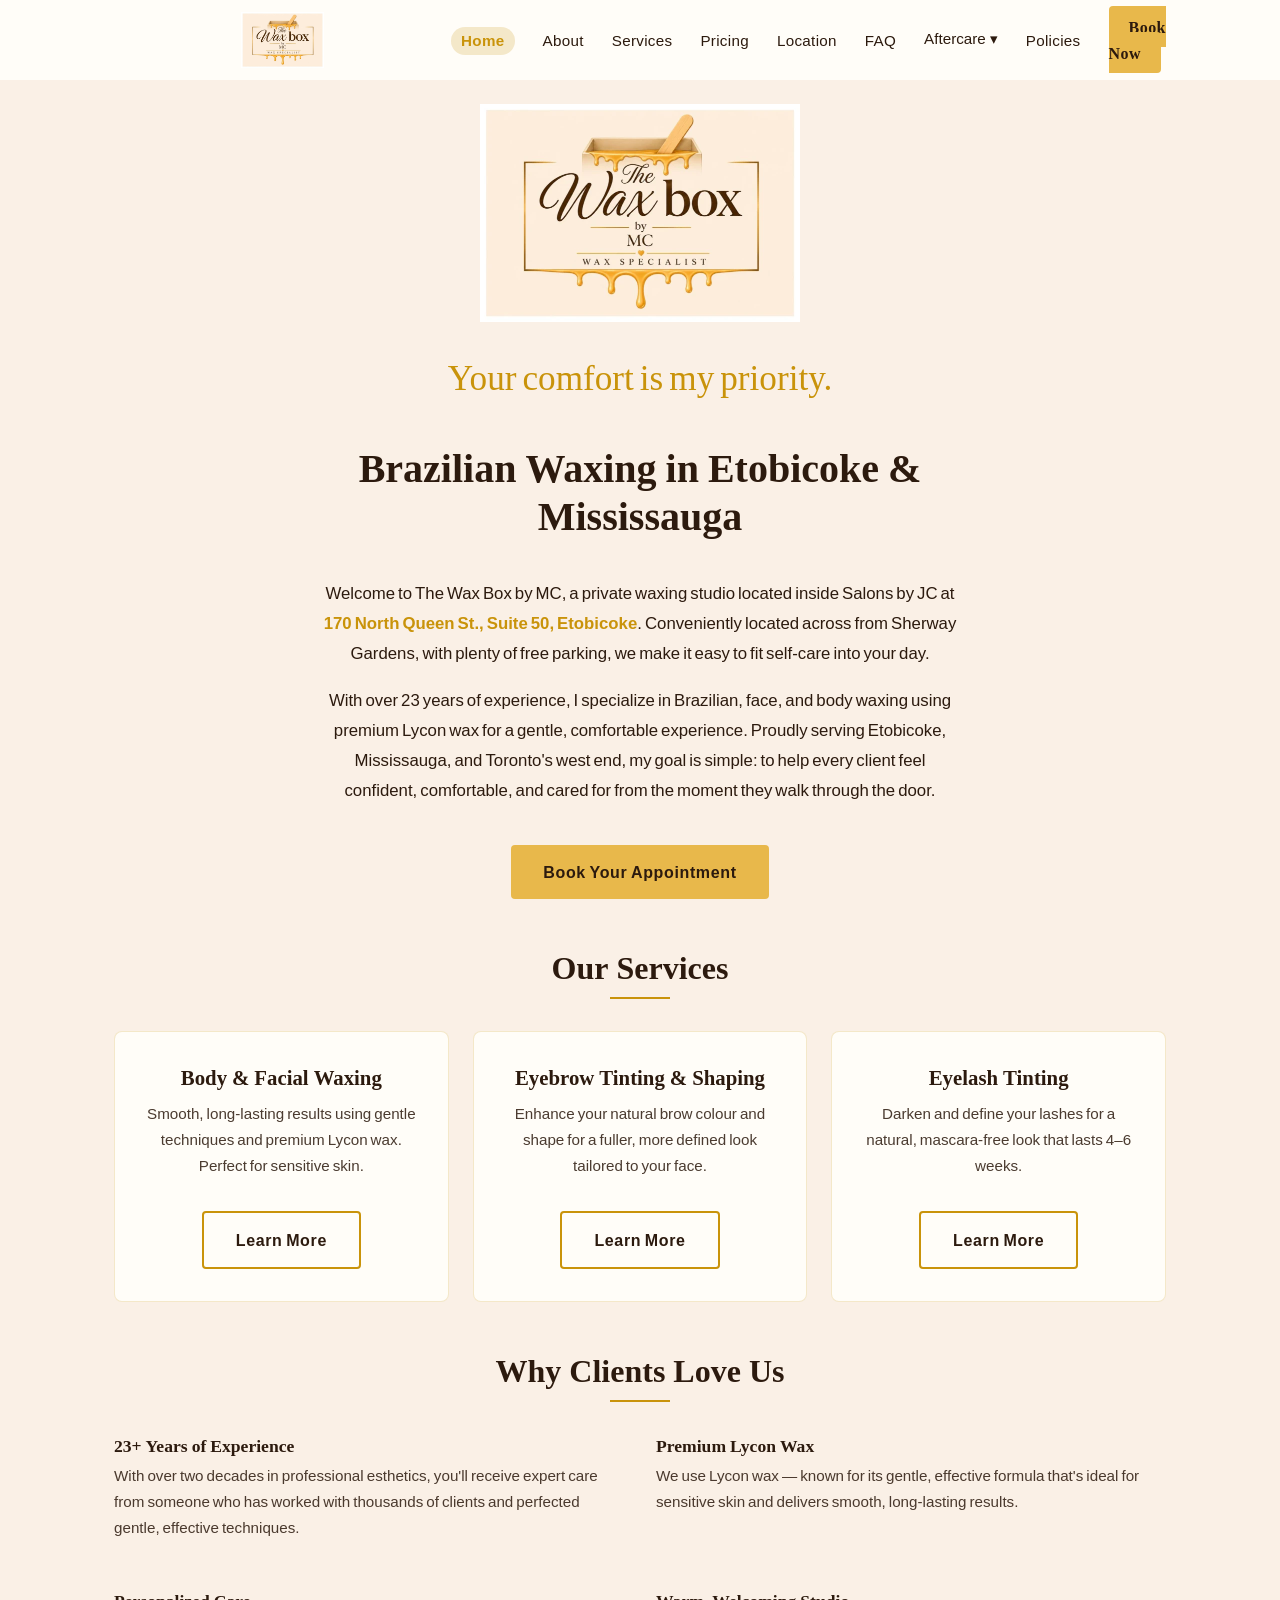
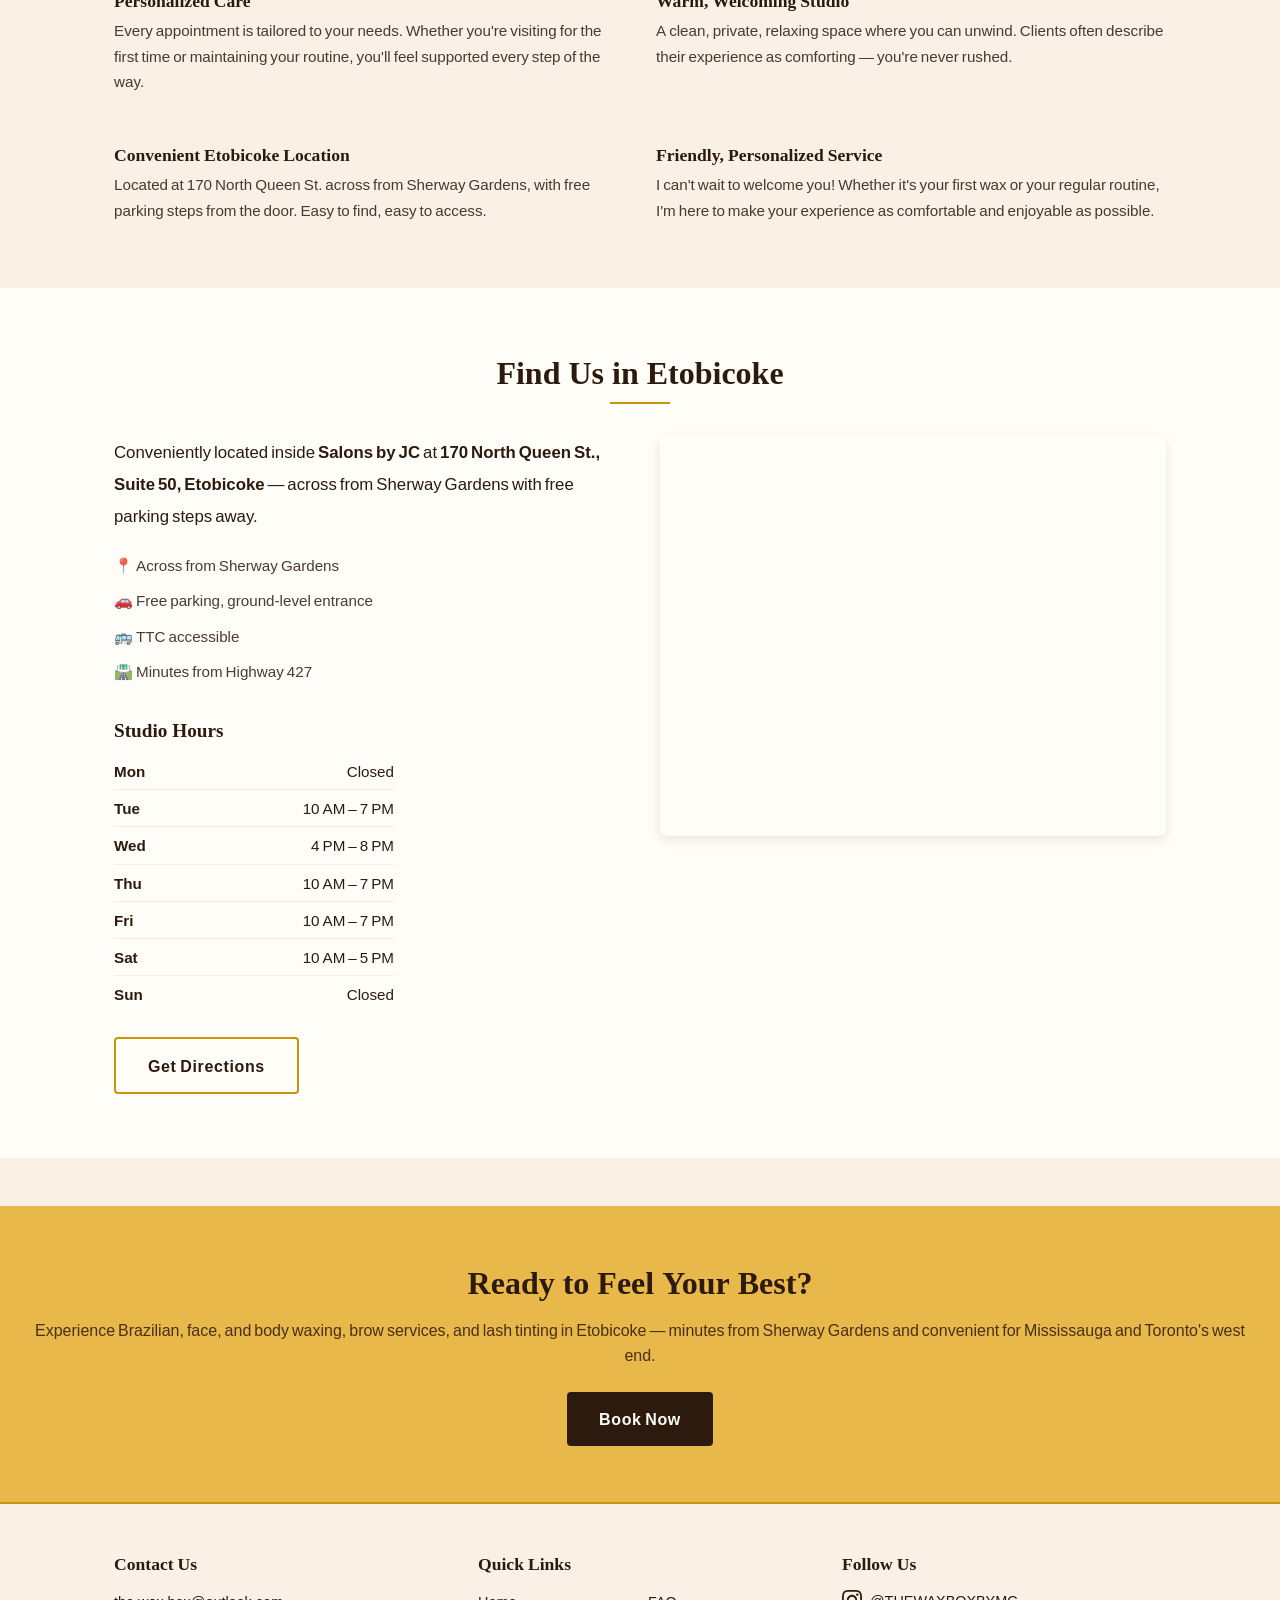
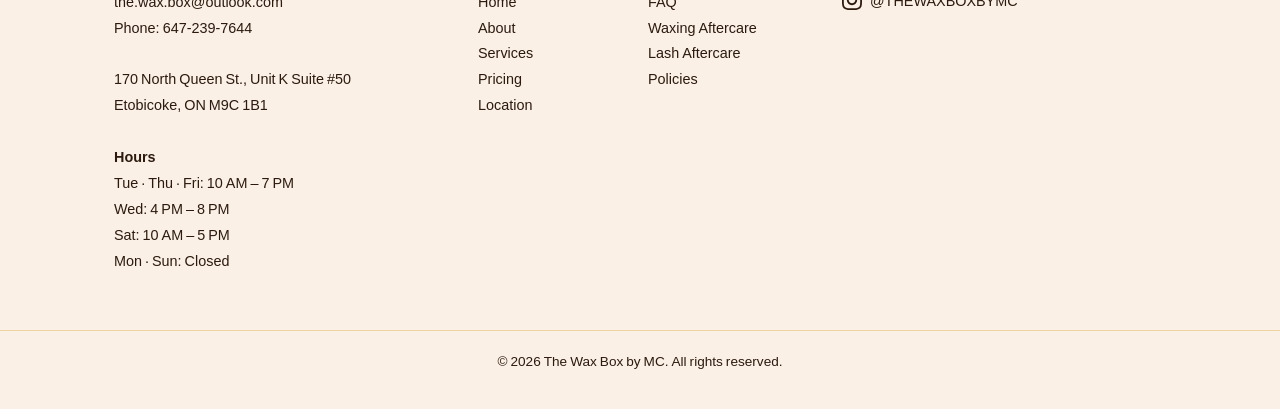
==== commit f85ebeb4: "Self-host fonts to eliminate render-blocking: LCP 4.7s to 1.7s, performance score 74 to 100" ====
--- a/index.html
+++ b/index.html
@@ -7,9 +7,8 @@
     <meta name="viewport" content="width=device-width, initial-scale=1.0">
     <title>Brazilian Waxing in Etobicoke &amp; Mississauga | The Wax Box by MC</title>
     <meta name="description" content="Brazilian, face and body waxing, brow services, and lash tinting in Etobicoke, Mississauga, and Toronto's west end. Located at 170 North Queen St. with free parking.">
-    <link rel="preconnect" href="https://fonts.googleapis.com">
-    <link rel="preconnect" href="https://fonts.gstatic.com" crossorigin>
-    <link href="https://fonts.googleapis.com/css2?family=Great+Vibes&family=Lato:wght@300;400;700&family=Playfair+Display:ital,wght@0,400;0,600;0,700;1,400&display=swap" rel="stylesheet">
+    <link rel="preload" as="font" href="fonts/playfair-display-700.woff2" type="font/woff2" crossorigin>
+    <link rel="stylesheet" href="css/fonts.css">
     <link rel="preload" as="image" href="images/logo.webp">
     <link rel="stylesheet" href="css/base.css">
     <link rel="stylesheet" href="css/layout.css">
--- a/css/fonts.css
+++ b/css/fonts.css
@@ -0,0 +1,52 @@
+/* ============================================
+   The Wax Box by MC — Self-Hosted Fonts
+   @font-face declarations with font-display: swap
+   ============================================ */
+
+@font-face {
+    font-family: 'Playfair Display';
+    font-style: normal;
+    font-weight: 600;
+    font-display: swap;
+    src: url('../fonts/playfair-display-600.woff2') format('woff2');
+}
+
+@font-face {
+    font-family: 'Playfair Display';
+    font-style: normal;
+    font-weight: 700;
+    font-display: swap;
+    src: url('../fonts/playfair-display-700.woff2') format('woff2');
+}
+
+@font-face {
+    font-family: 'Lato';
+    font-style: normal;
+    font-weight: 400;
+    font-display: swap;
+    src: url('../fonts/lato-400.woff2') format('woff2');
+}
+
+@font-face {
+    font-family: 'Lato';
+    font-style: normal;
+    font-weight: 700;
+    font-display: swap;
+    src: url('../fonts/lato-700.woff2') format('woff2');
+}
+
+@font-face {
+    font-family: 'Lato';
+    font-style: italic;
+    font-weight: 400;
+    font-display: swap;
+    src: url('../fonts/lato-400-italic.woff2') format('woff2');
+}
+
+@font-face {
+    font-family: 'Great Vibes';
+    font-style: normal;
+    font-weight: 400;
+    font-display: swap;
+    src: url('../fonts/great-vibes-400.woff2') format('woff2');
+}
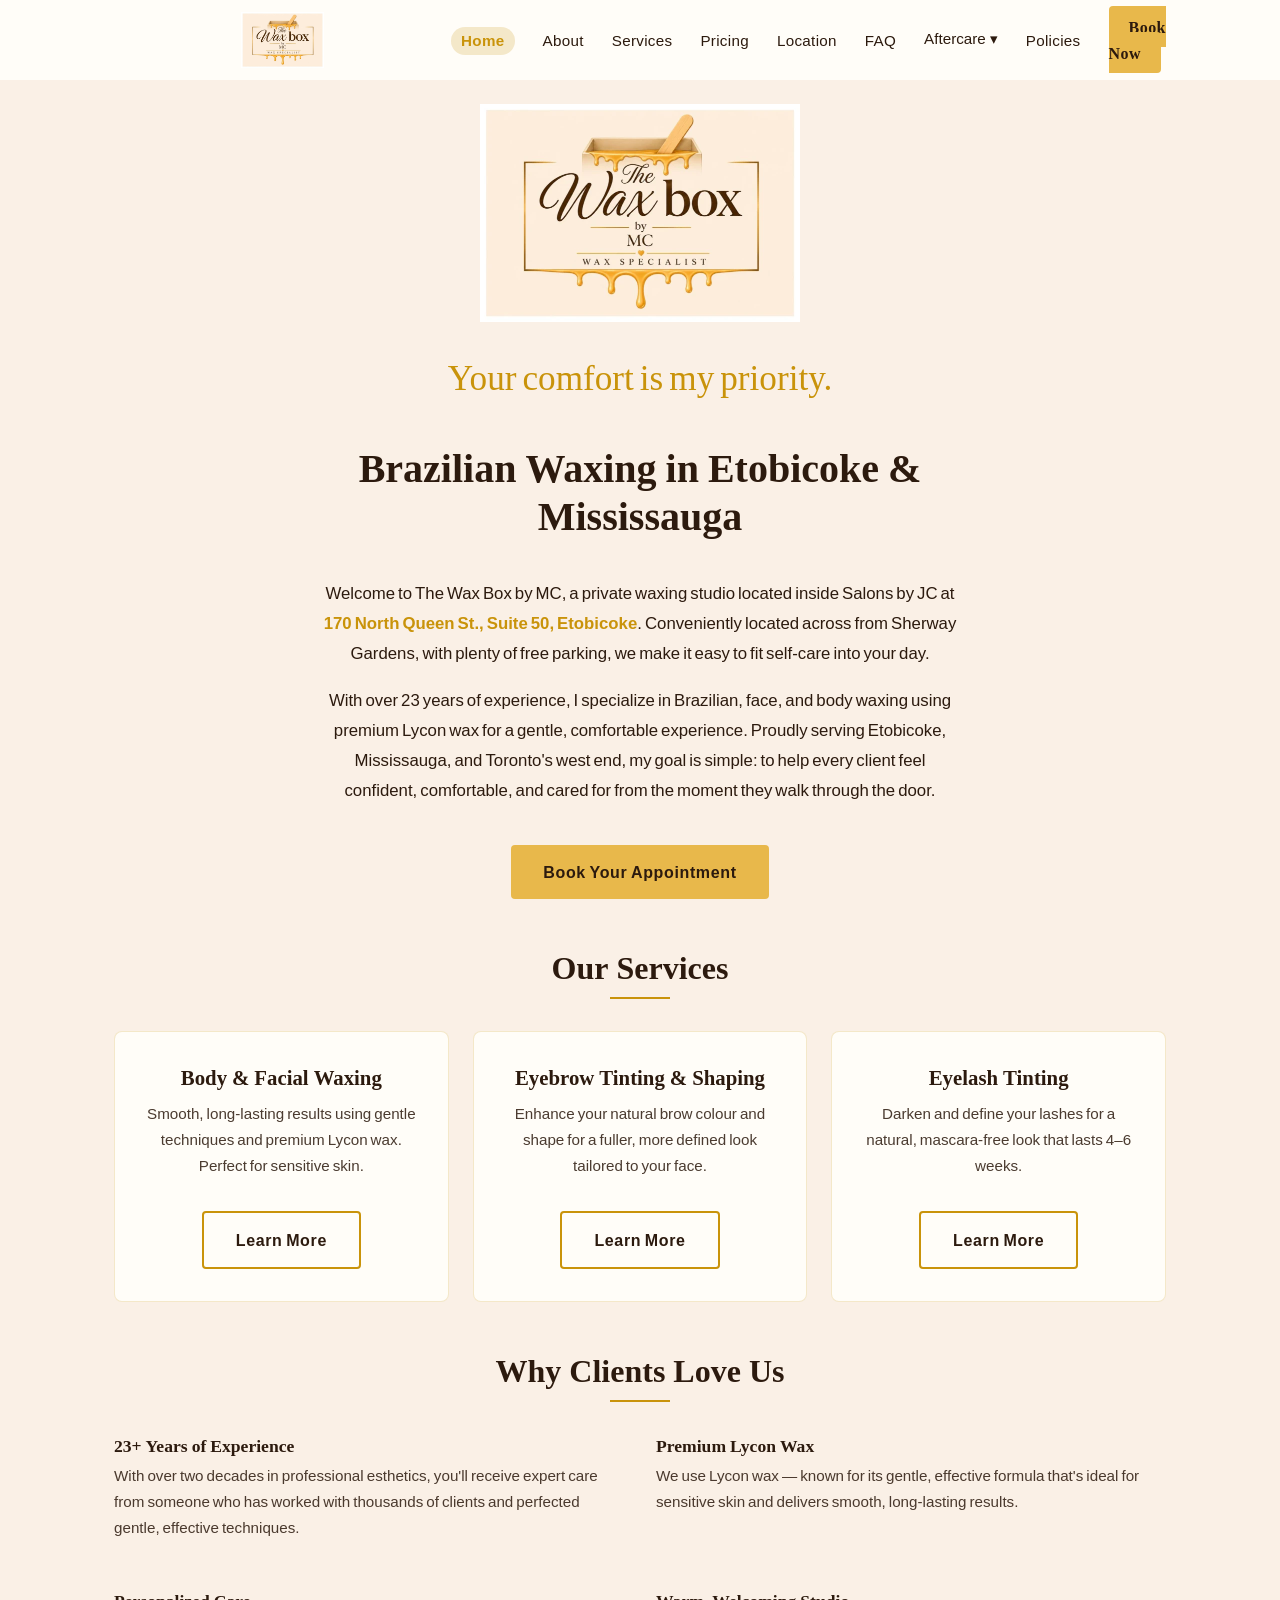
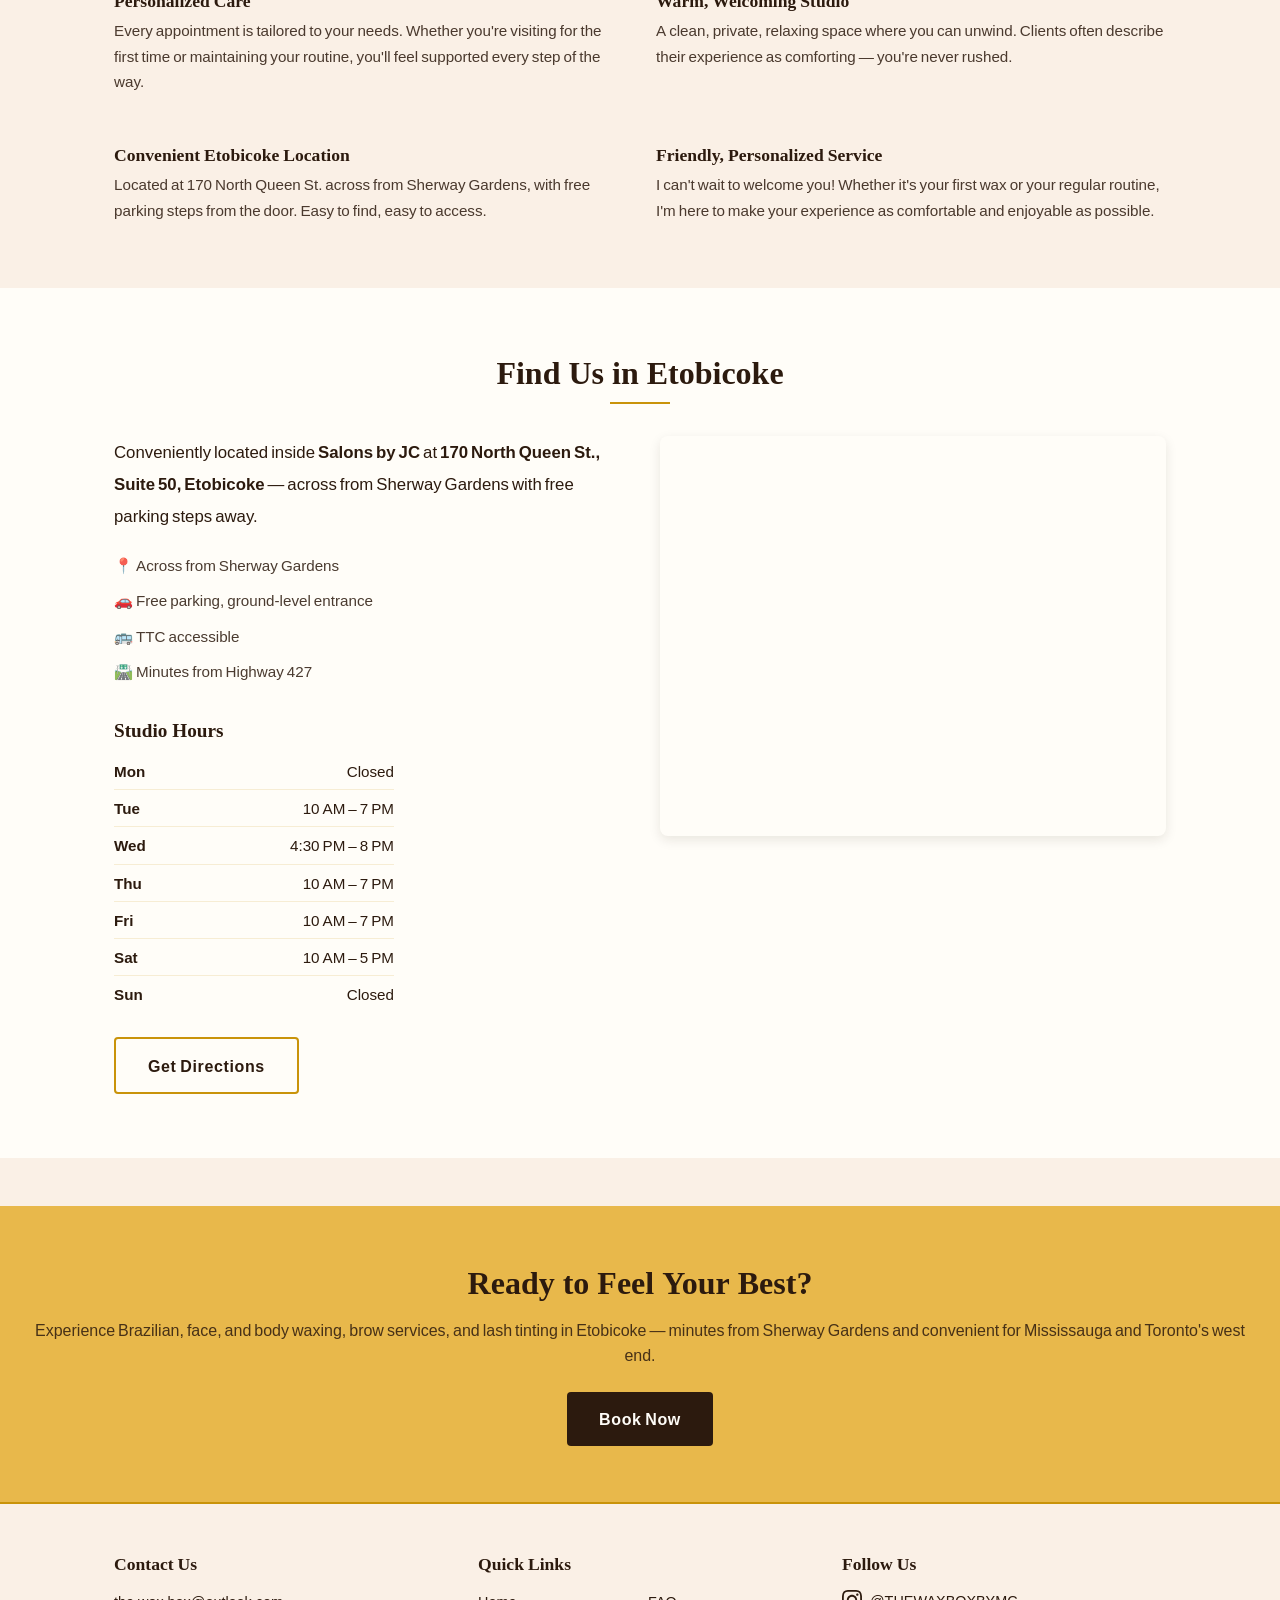
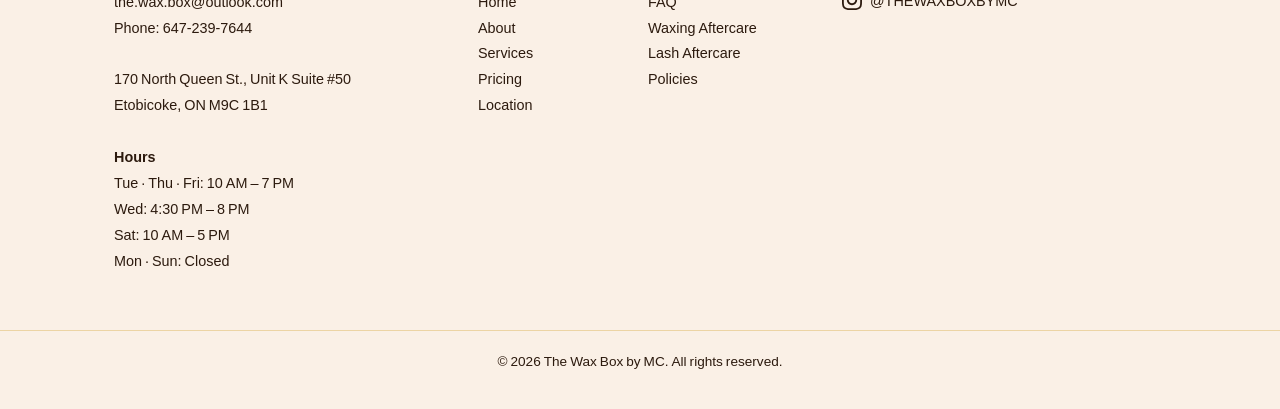
==== commit ccf6e583: "Update Wednesday hours to 4:30 PM to match Google Business Profile Co-Authored-By: OpenCode geotab-l" ====
--- a/index.html
+++ b/index.html
@@ -58,7 +58,7 @@
     {
       "@type": "OpeningHoursSpecification",
       "dayOfWeek": "Wednesday",
-      "opens": "16:00",
+      "opens": "16:30",
       "closes": "20:00"
     },
     {
@@ -216,7 +216,7 @@
                         <ul class="hours-list" style="margin-bottom: 24px;">
                             <li><span>Mon</span> Closed</li>
                             <li><span>Tue</span> 10 AM – 7 PM</li>
-                            <li><span>Wed</span> 4 PM – 8 PM</li>
+                            <li><span>Wed</span> 4:30 PM – 8 PM</li>
                             <li><span>Thu</span> 10 AM – 7 PM</li>
                             <li><span>Fri</span> 10 AM – 7 PM</li>
                             <li><span>Sat</span> 10 AM – 5 PM</li>
@@ -257,7 +257,7 @@
             Etobicoke, ON M9C 1B1</a><br><br>
             <strong>Hours</strong><br>
             Tue · Thu · Fri: 10 AM – 7 PM<br>
-            Wed: 4 PM – 8 PM<br>
+            Wed: 4:30 PM – 8 PM<br>
             Sat: 10 AM – 5 PM<br>
             Mon · Sun: Closed
           </p>
